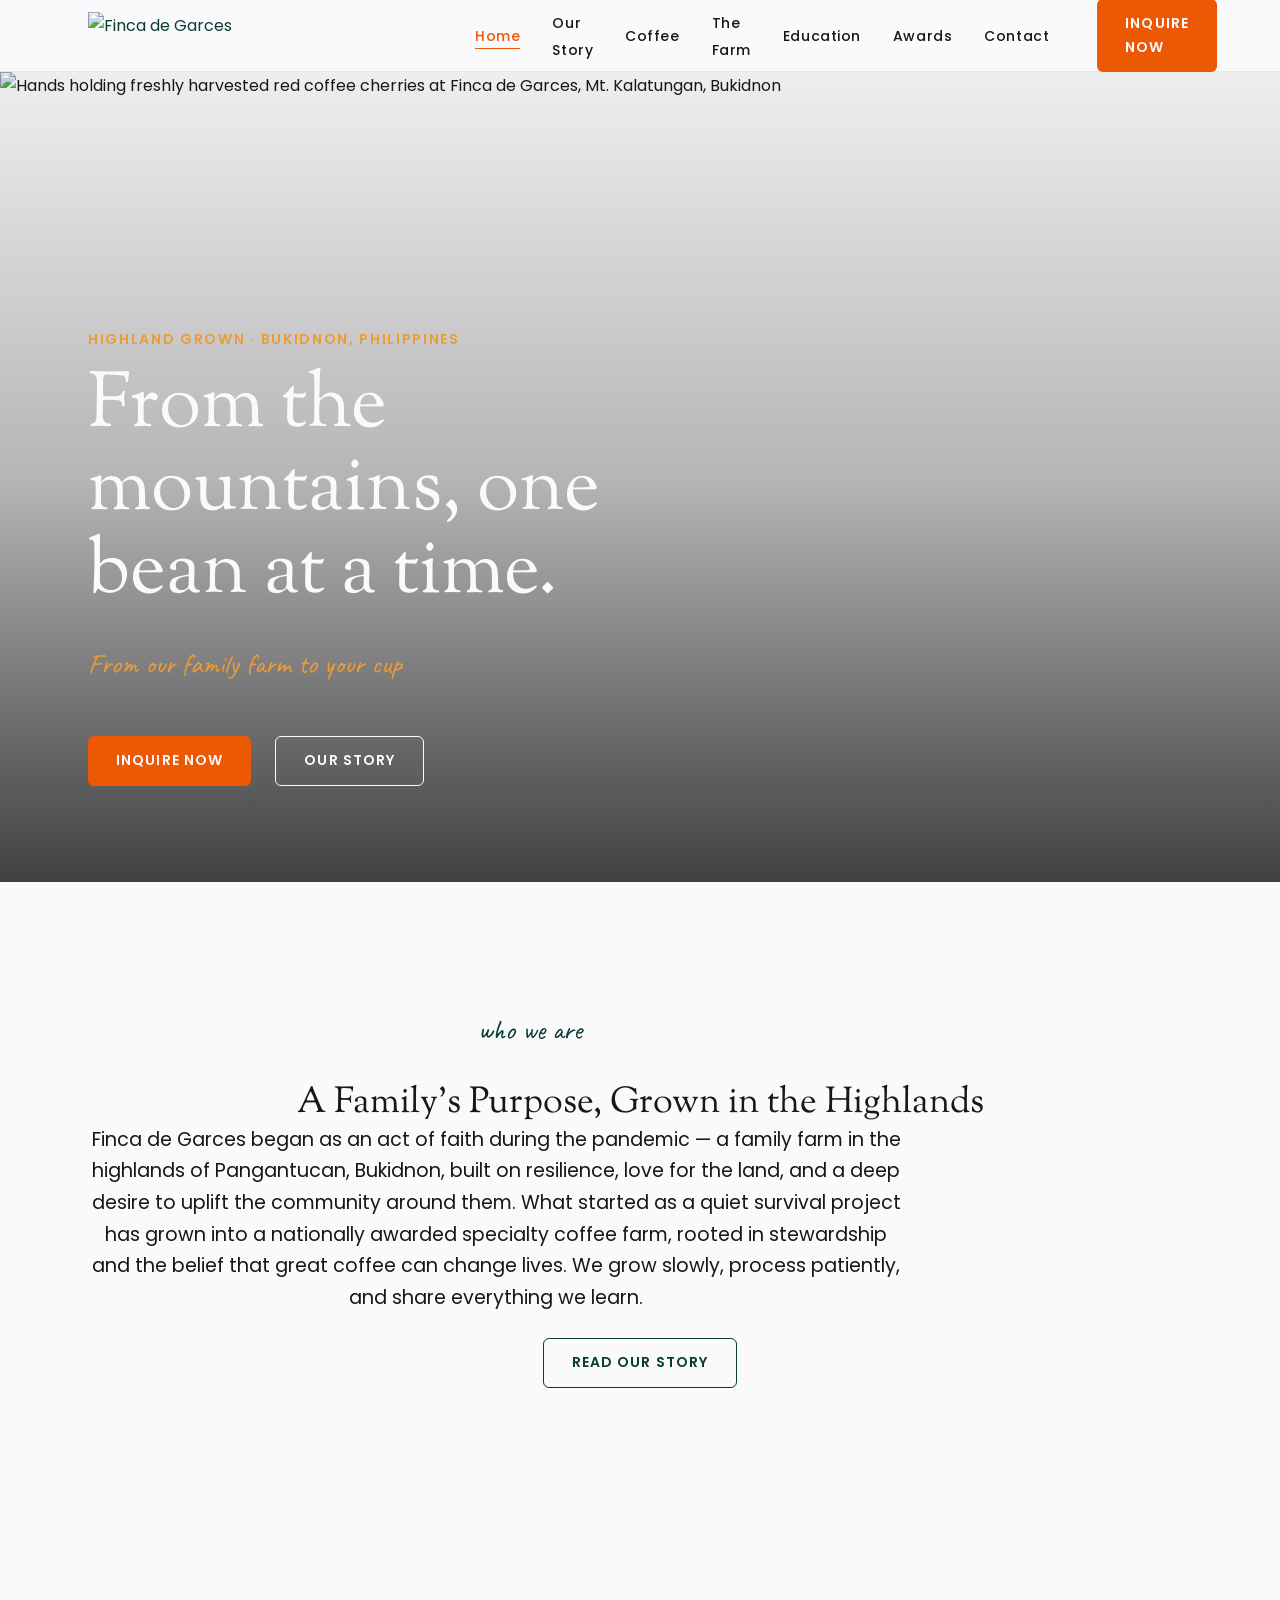
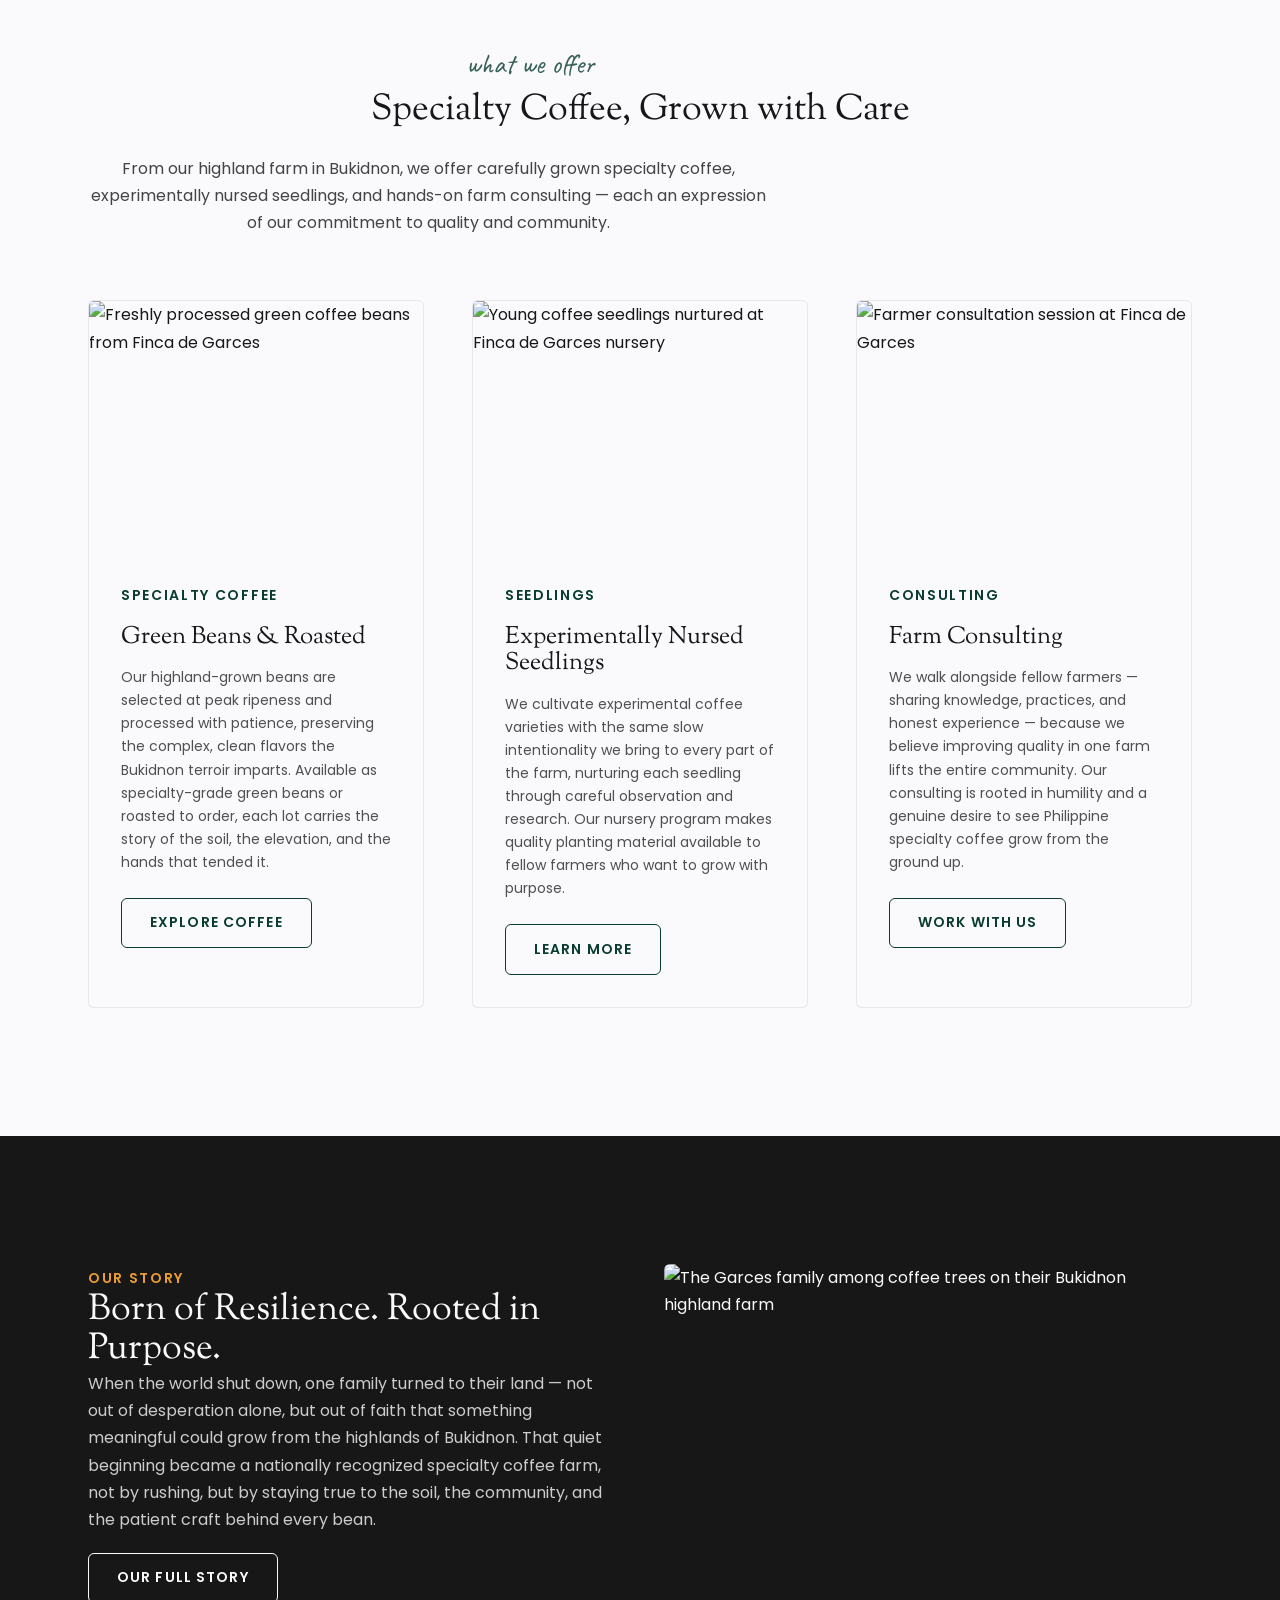
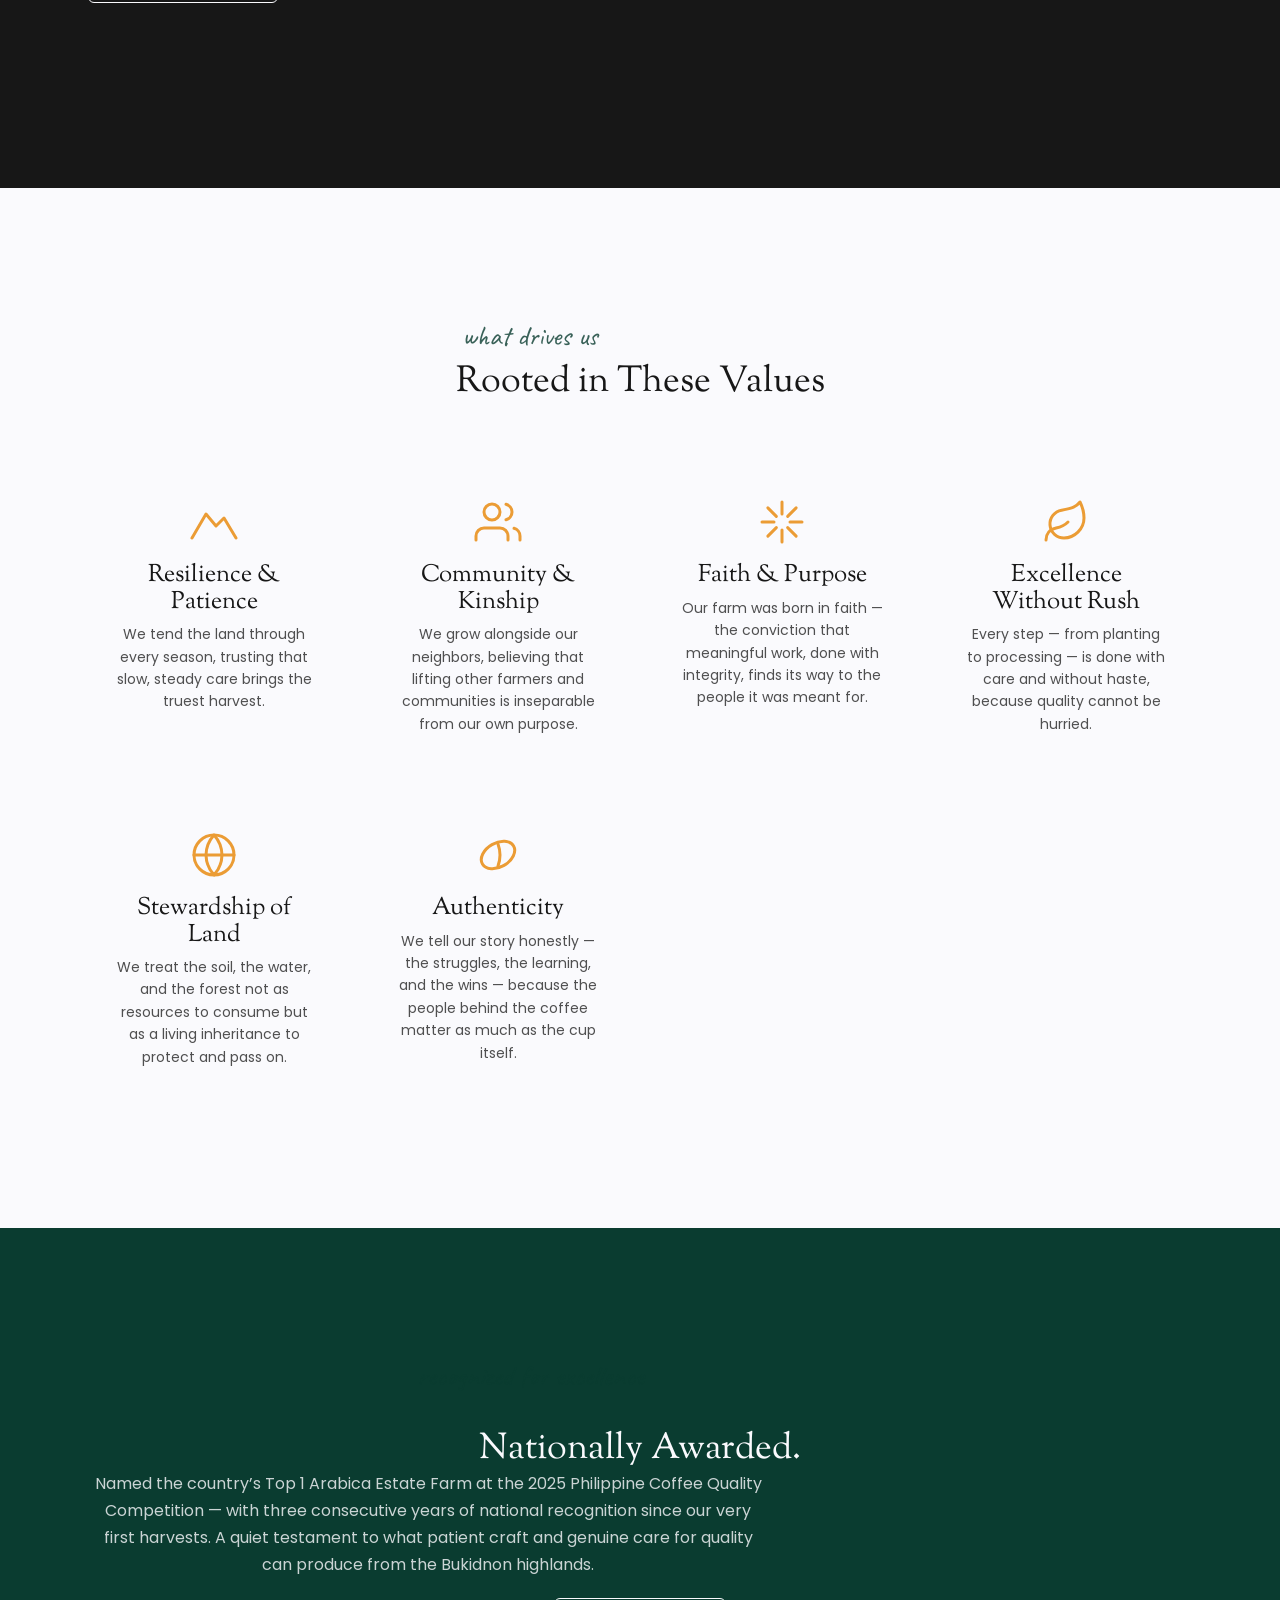
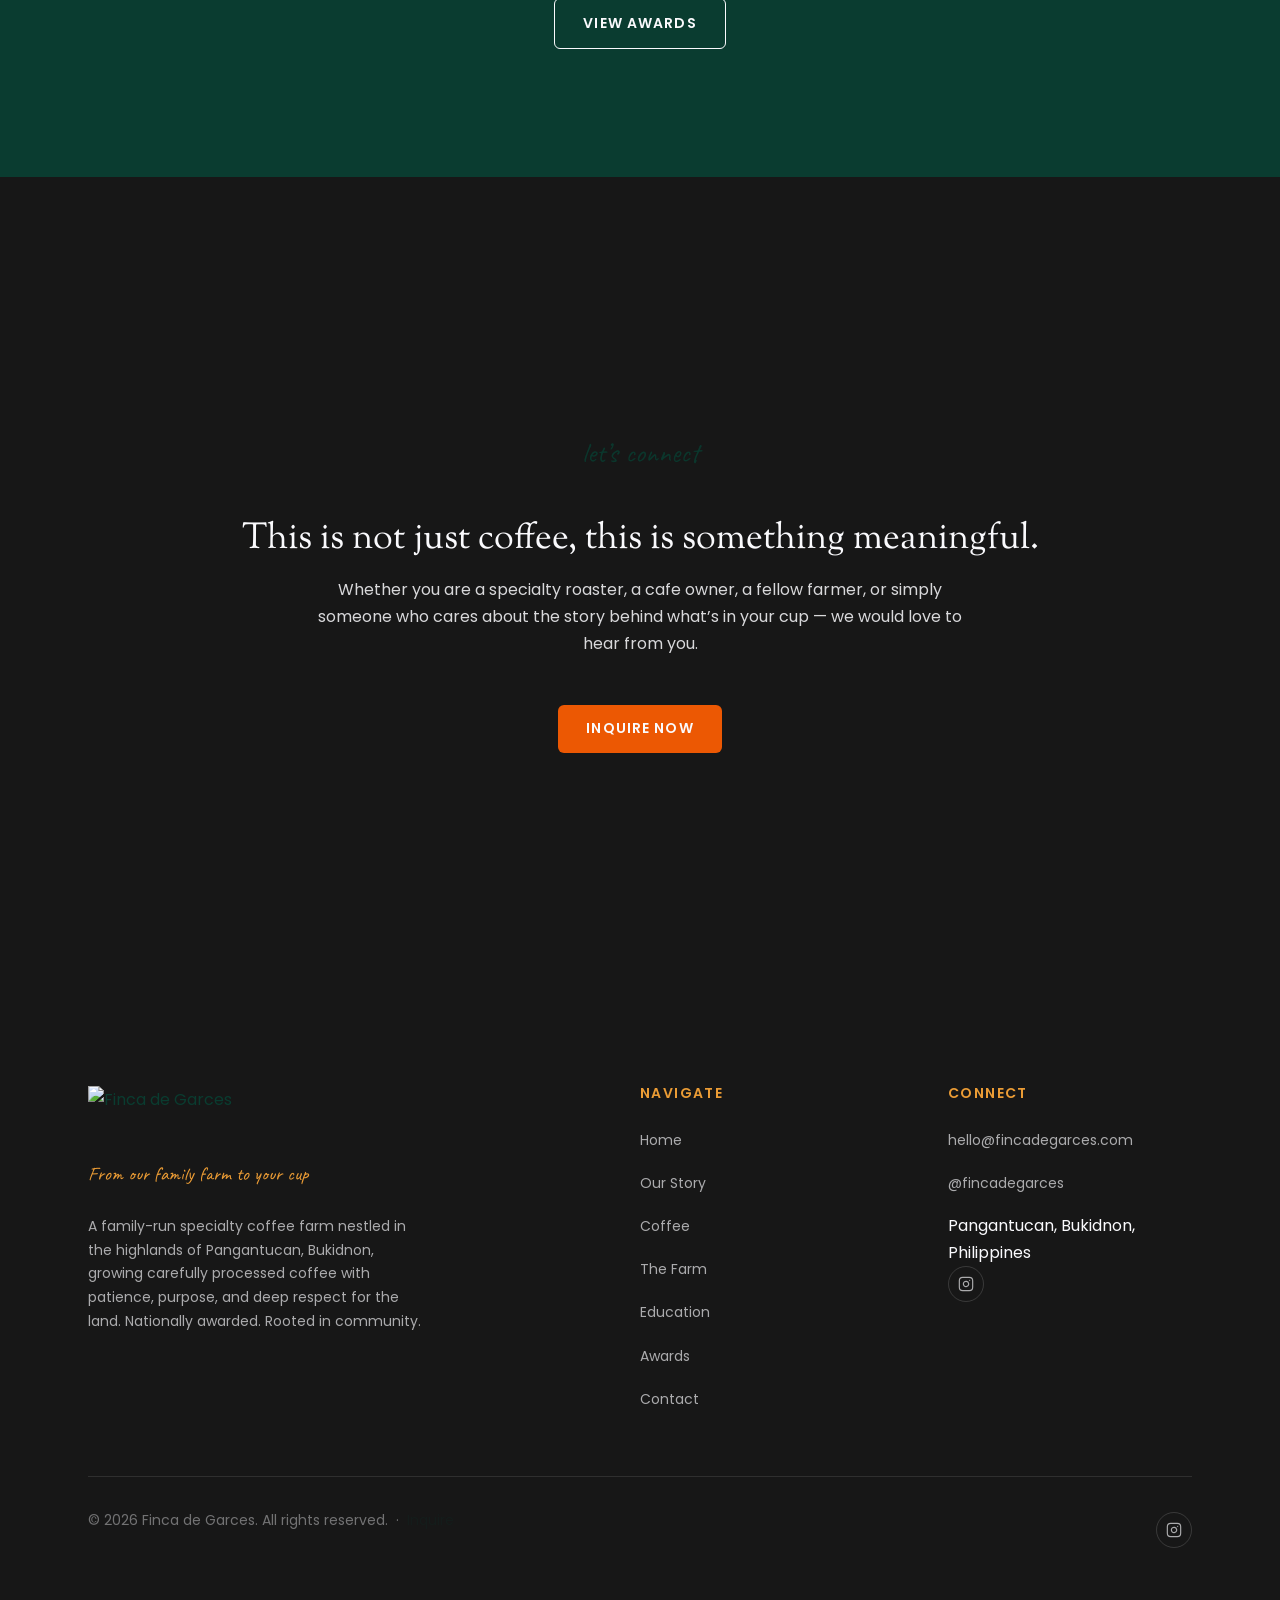
==== index.html @ 057bc9a2 "Site code: HTML, CSS, JS, config Co-Authored-By: Claude Opus 4.8 (1M context) <noreply@anthropic.com" ====
<!DOCTYPE html>
<html lang="en">
<head>
  <meta charset="UTF-8">
  <meta name="viewport" content="width=device-width, initial-scale=1.0">
  <meta http-equiv="X-UA-Compatible" content="IE=edge">
  <title>Finca de Garces — Highland Specialty Coffee, Bukidnon Philippines</title>
  <meta name="description" content="Nationally awarded family coffee farm in Pangantucan, Bukidnon — Top 1 Arabica Estate Farm at the 2025 Philippine Coffee Quality Competition. Highland green beans, roasted, and seedlings. Inquire with us.">

  <!-- Favicons -->
  <link rel="icon" href="favicon.ico" sizes="any">
  <link rel="icon" type="image/png" sizes="32x32" href="favicon-32.png">
  <link rel="icon" type="image/png" sizes="16x16" href="favicon-16.png">
  <link rel="apple-touch-icon" href="apple-touch-icon.png">

  <!-- Open Graph -->
  <meta property="og:title" content="Finca de Garces — Highland Specialty Coffee, Bukidnon Philippines">
  <meta property="og:description" content="Nationally awarded family coffee farm in Pangantucan, Bukidnon — Top 1 Arabica Estate Farm at the 2025 Philippine Coffee Quality Competition. Highland green beans, roasted, and seedlings. Inquire with us.">
  <meta property="og:type" content="website">
  <meta property="og:url" content="https://fincadegarces.com/">
  <meta property="og:image" content="https://fincadegarces.com/assets/img/og-cover.jpg">
  <meta property="og:image:width" content="1200">
  <meta property="og:image:height" content="630">

  <!-- Twitter Card -->
  <meta name="twitter:card" content="summary_large_image">
  <meta name="twitter:title" content="Finca de Garces — Highland Specialty Coffee, Bukidnon Philippines">
  <meta name="twitter:description" content="Nationally awarded family coffee farm in Pangantucan, Bukidnon — Top 1 Arabica Estate Farm at the 2025 Philippine Coffee Quality Competition. Highland green beans, roasted, and seedlings. Inquire with us.">
  <meta name="twitter:image" content="https://fincadegarces.com/assets/img/og-cover.jpg">

  <!-- Canonical -->
  <link rel="canonical" href="https://fincadegarces.com/">

  <!-- JSON-LD Organization Schema -->
  <script type="application/ld+json">
  {
    "@context": "https://schema.org",
    "@type": ["LocalBusiness", "CoffeeShop"],
    "name": "Finca de Garces",
    "url": "https://fincadegarces.com/",
    "sameAs": [
      "https://instagram.com/fincadegarces"
    ],
    "address": {
      "@type": "PostalAddress",
      "addressLocality": "New Eden, Pangantucan",
      "addressRegion": "Bukidnon",
      "addressCountry": "Philippines"
    },
    "foundingDate": "2020",
    "description": "Family-run specialty coffee farm in Pangantucan, Bukidnon, Philippines. Highland grown, carefully processed specialty coffee — green beans, roasted, and seedlings.",
    "image": "https://fincadegarces.com/assets/img/og-cover.jpg",
    "award": [
      "Top 1 Arabica Estate Farm — 2025 Philippine Coffee Quality Competition",
      "Best Arabica & Best Natural Processed Arabica — 2023 Philippine Coffee Quality Competition"
    ]
  }
  </script>

  <!-- Google Fonts preconnect -->
  <link rel="preconnect" href="https://fonts.googleapis.com">
  <link rel="preconnect" href="https://fonts.gstatic.com" crossorigin>

  <!-- Stylesheet (Google Fonts imported within) -->
  <link rel="stylesheet" href="css/styles.css">
</head>
<body>

  <!-- ── HEADER ──────────────────────────────────────────────────────────── -->
  <header class="site-header" role="banner">
    <div class="container">

      <!-- Logo -->
      <a href="index.html" class="site-logo" aria-label="Finca de Garces — return to home">
        <img src="assets/logo/logo-horizontal-roast.png" alt="Finca de Garces" width="855" height="106">
      </a>

      <!-- Primary navigation -->
      <nav class="site-nav" id="site-nav" aria-label="Primary navigation">
        <ul class="site-nav__list" role="list">
          <li><a href="index.html" class="site-nav__link active" aria-current="page">Home</a></li>
          <li><a href="our-story.html" class="site-nav__link">Our Story</a></li>
          <li><a href="coffee.html" class="site-nav__link">Coffee</a></li>
          <li><a href="farm.html" class="site-nav__link">The Farm</a></li>
          <li><a href="education.html" class="site-nav__link">Education</a></li>
          <li><a href="awards.html" class="site-nav__link">Awards</a></li>
          <li><a href="contact.html" class="site-nav__link">Contact</a></li>
        </ul>
        <a href="contact.html" class="btn btn--primary">Inquire Now</a>
      </nav>

      <!-- Mobile hamburger toggle -->
      <button
        class="nav-toggle"
        type="button"
        aria-expanded="false"
        aria-controls="site-nav"
        aria-label="Toggle navigation menu"
      >
        <span class="nav-toggle__bar"></span>
        <span class="nav-toggle__bar"></span>
        <span class="nav-toggle__bar"></span>
      </button>

    </div>

    <!-- Mobile nav overlay -->
    <div class="nav-overlay" id="nav-overlay" aria-hidden="true"></div>
  </header>

  <!-- ── MAIN CONTENT ────────────────────────────────────────────────────── -->
  <main id="main-content">

    <!-- ── SECTION 1: HERO ───────────────────────────────────────────────── -->
    <section class="hero" aria-labelledby="hero-heading">

      <!-- Hero media — full-bleed background image -->
      <div class="hero__media">
        <picture>
          <source srcset="assets/img/hero-cherries-hands.webp" type="image/webp">
          <img src="assets/img/hero-cherries-hands.jpg" alt="Hands holding freshly harvested red coffee cherries at Finca de Garces, Mt. Kalatungan, Bukidnon" width="1844" height="1229" fetchpriority="high" decoding="async">
        </picture>
      </div>

      <!-- Gradient scrim for text legibility -->
      <div class="hero__scrim" aria-hidden="true"></div>

      <!-- Hero text content -->
      <div class="hero__content">
        <p class="text-eyebrow hero__eyebrow">Highland Grown &middot; Bukidnon, Philippines</p>
        <h1 class="hero__title" id="hero-heading">From the mountains, one bean at a time.</h1>
        <p class="hero__tagline">From our family farm to your cup</p>
        <div class="hero__cta">
          <a href="contact.html" class="btn btn--primary">Inquire Now</a>
          <a href="our-story.html" class="btn btn--ghost-light">Our Story</a>
        </div>
      </div>

    </section>

    <!-- ── SECTION 2: INTRO / WHO WE ARE ─────────────────────────────────── -->
    <section class="section" aria-labelledby="intro-heading">
      <div class="container">
        <div class="text-center reveal">
          <p class="text-script">who we are</p>
          <h2 id="intro-heading">A Family&rsquo;s Purpose, Grown in the Highlands</h2>
          <p class="text-lead">
            Finca de Garces began as an act of faith during the pandemic&nbsp;&mdash; a family farm in the highlands of Pangantucan, Bukidnon, built on resilience, love for the land, and a deep desire to uplift the community around them. What started as a quiet survival project has grown into a nationally awarded specialty coffee farm, rooted in stewardship and the belief that great coffee can change lives. We grow slowly, process patiently, and share everything we learn.
          </p>
          <a href="our-story.html" class="btn btn--ghost">Read Our Story</a>
        </div>
      </div>
    </section>

    <!-- ── SECTION 3: WHAT WE OFFER ──────────────────────────────────────── -->
    <section class="section" aria-labelledby="offerings-heading">
      <div class="container">

        <div class="section-header text-center reveal">
          <p class="text-script">what we offer</p>
          <h2 id="offerings-heading">Specialty Coffee, Grown with Care</h2>
          <p>
            From our highland farm in Bukidnon, we offer carefully grown specialty coffee, experimentally nursed seedlings, and hands-on farm consulting&nbsp;&mdash; each an expression of our commitment to quality and community.
          </p>
        </div>

        <div class="grid grid--3">

          <!-- Card 1: Green Beans & Roasted -->
          <article class="card reveal">
            <div class="card__media">
              <picture>
                <source srcset="assets/img/green-beans-sorting.webp" type="image/webp">
                <img src="assets/img/green-beans-sorting.jpg" alt="Freshly processed green coffee beans from Finca de Garces" width="900" height="600" loading="lazy" decoding="async">
              </picture>
            </div>
            <div class="card__body">
              <span class="text-eyebrow card__eyebrow">Specialty Coffee</span>
              <h3 class="card__title">Green Beans &amp; Roasted</h3>
              <p class="card__text">
                Our highland-grown beans are selected at peak ripeness and processed with patience, preserving the complex, clean flavors the Bukidnon terroir imparts. Available as specialty-grade green beans or roasted to order, each lot carries the story of the soil, the elevation, and the hands that tended it.
              </p>
              <a href="coffee.html" class="btn btn--ghost">Explore Coffee</a>
            </div>
          </article>

          <!-- Card 2: Seedlings -->
          <article class="card reveal reveal--delay-1">
            <div class="card__media">
              <picture>
                <source srcset="assets/img/seedling-nursery.webp" type="image/webp">
                <img src="assets/img/seedling-nursery.jpg" alt="Young coffee seedlings nurtured at Finca de Garces nursery" width="1280" height="853" loading="lazy" decoding="async">
              </picture>
            </div>
            <div class="card__body">
              <span class="text-eyebrow card__eyebrow">Seedlings</span>
              <h3 class="card__title">Experimentally Nursed Seedlings</h3>
              <p class="card__text">
                We cultivate experimental coffee varieties with the same slow intentionality we bring to every part of the farm, nurturing each seedling through careful observation and research. Our nursery program makes quality planting material available to fellow farmers who want to grow with purpose.
              </p>
              <a href="coffee.html#seedlings" class="btn btn--ghost">Learn More</a>
            </div>
          </article>

          <!-- Card 3: Farm Consulting -->
          <article class="card reveal reveal--delay-2">
            <div class="card__media">
              <picture>
                <source srcset="assets/img/farmer-training.webp" type="image/webp">
                <img src="assets/img/farmer-training.jpg" alt="Farmer consultation session at Finca de Garces" width="1280" height="853" loading="lazy" decoding="async">
              </picture>
            </div>
            <div class="card__body">
              <span class="text-eyebrow card__eyebrow">Consulting</span>
              <h3 class="card__title">Farm Consulting</h3>
              <p class="card__text">
                We walk alongside fellow farmers&nbsp;&mdash; sharing knowledge, practices, and honest experience&nbsp;&mdash; because we believe improving quality in one farm lifts the entire community. Our consulting is rooted in humility and a genuine desire to see Philippine specialty coffee grow from the ground up.
              </p>
              <a href="education.html" class="btn btn--ghost">Work With Us</a>
            </div>
          </article>

        </div><!-- /.grid.grid--3 -->
      </div><!-- /.container -->
    </section>

    <!-- ── SECTION 4: STORY TEASER ────────────────────────────────────────── -->
    <section class="section section--inverse" aria-labelledby="story-teaser-heading">
      <div class="container">
        <div class="grid grid--2">

          <!-- Left: Text -->
          <div class="reveal">
            <span class="text-eyebrow">Our Story</span>
            <h2 id="story-teaser-heading">Born of Resilience. Rooted in Purpose.</h2>
            <p style="opacity: 0.8;">
              When the world shut down, one family turned to their land&nbsp;&mdash; not out of desperation alone, but out of faith that something meaningful could grow from the highlands of Bukidnon. That quiet beginning became a nationally recognized specialty coffee farm, not by rushing, but by staying true to the soil, the community, and the patient craft behind every bean.
            </p>
            <a href="our-story.html" class="btn btn--ghost-light">Our Full Story</a>
          </div>

          <!-- Right: Image -->
          <div class="reveal reveal--delay-1">
            <div class="story-img">
              <picture>
                <source srcset="assets/img/farmers-walking.webp" type="image/webp">
                <img src="assets/img/farmers-walking.jpg" alt="The Garces family among coffee trees on their Bukidnon highland farm" width="1280" height="853" loading="lazy" decoding="async">
              </picture>
            </div>
          </div>

        </div><!-- /.grid.grid--2 -->
      </div><!-- /.container -->
    </section>

    <!-- ── SECTION 5: VALUES STRIP ────────────────────────────────────────── -->
    <section class="section" aria-labelledby="values-heading">
      <div class="container">

        <div class="section-header text-center reveal">
          <p class="text-script">what drives us</p>
          <h2 id="values-heading">Rooted in These Values</h2>
        </div>

        <div class="values-grid">

          <!-- Value 1: Resilience & Patience -->
          <div class="value-item reveal">
            <div class="value-item__icon" aria-hidden="true">
              <svg
                xmlns="http://www.w3.org/2000/svg"
                viewBox="0 0 24 24"
                width="48"
                height="48"
                fill="none"
                stroke="currentColor"
                stroke-width="1.5"
                stroke-linecap="round"
                stroke-linejoin="round"
              >
                <!-- Mountain silhouette -->
                <polyline points="1 20 8 8 13 14 17 10 23 20"></polyline>
              </svg>
            </div>
            <h3 class="value-item__name">Resilience &amp; Patience</h3>
            <p class="value-item__desc">We tend the land through every season, trusting that slow, steady care brings the truest harvest.</p>
          </div>

          <!-- Value 2: Community & Kinship -->
          <div class="value-item reveal reveal--delay-1">
            <div class="value-item__icon" aria-hidden="true">
              <svg
                xmlns="http://www.w3.org/2000/svg"
                viewBox="0 0 24 24"
                width="48"
                height="48"
                fill="none"
                stroke="currentColor"
                stroke-width="1.5"
                stroke-linecap="round"
                stroke-linejoin="round"
              >
                <!-- Two hands / people together -->
                <path d="M17 21v-2a4 4 0 0 0-4-4H5a4 4 0 0 0-4 4v2"></path>
                <circle cx="9" cy="7" r="4"></circle>
                <path d="M23 21v-2a4 4 0 0 0-3-3.87"></path>
                <path d="M16 3.13a4 4 0 0 1 0 7.75"></path>
              </svg>
            </div>
            <h3 class="value-item__name">Community &amp; Kinship</h3>
            <p class="value-item__desc">We grow alongside our neighbors, believing that lifting other farmers and communities is inseparable from our own purpose.</p>
          </div>

          <!-- Value 3: Faith & Purpose -->
          <div class="value-item reveal reveal--delay-2">
            <div class="value-item__icon" aria-hidden="true">
              <svg
                xmlns="http://www.w3.org/2000/svg"
                viewBox="0 0 24 24"
                width="48"
                height="48"
                fill="none"
                stroke="currentColor"
                stroke-width="1.5"
                stroke-linecap="round"
                stroke-linejoin="round"
              >
                <!-- Seed sprouting / star shape -->
                <path d="M12 2v6"></path>
                <path d="M12 22v-6"></path>
                <path d="M4.93 4.93l4.24 4.24"></path>
                <path d="M19.07 19.07l-4.24-4.24"></path>
                <path d="M2 12h6"></path>
                <path d="M22 12h-6"></path>
                <path d="M4.93 19.07l4.24-4.24"></path>
                <path d="M19.07 4.93l-4.24 4.24"></path>
              </svg>
            </div>
            <h3 class="value-item__name">Faith &amp; Purpose</h3>
            <p class="value-item__desc">Our farm was born in faith&nbsp;&mdash; the conviction that meaningful work, done with integrity, finds its way to the people it was meant for.</p>
          </div>

          <!-- Value 4: Excellence Without Rush -->
          <div class="value-item reveal reveal--delay-3">
            <div class="value-item__icon" aria-hidden="true">
              <svg
                xmlns="http://www.w3.org/2000/svg"
                viewBox="0 0 24 24"
                width="48"
                height="48"
                fill="none"
                stroke="currentColor"
                stroke-width="1.5"
                stroke-linecap="round"
                stroke-linejoin="round"
              >
                <!-- Leaf shape -->
                <path d="M11 20A7 7 0 0 1 9.8 6.1C15.5 5 17 4.48 19 2c1 2 2 4.18 2 8 0 5.5-4.78 10-10 10z"></path>
                <path d="M2 21c0-3 1.85-5.36 5.08-6C9.5 14.52 12 13 13 12"></path>
              </svg>
            </div>
            <h3 class="value-item__name">Excellence Without Rush</h3>
            <p class="value-item__desc">Every step&nbsp;&mdash; from planting to processing&nbsp;&mdash; is done with care and without haste, because quality cannot be hurried.</p>
          </div>

          <!-- Value 5: Stewardship of Land -->
          <div class="value-item reveal reveal--delay-1">
            <div class="value-item__icon" aria-hidden="true">
              <svg
                xmlns="http://www.w3.org/2000/svg"
                viewBox="0 0 24 24"
                width="48"
                height="48"
                fill="none"
                stroke="currentColor"
                stroke-width="1.5"
                stroke-linecap="round"
                stroke-linejoin="round"
              >
                <!-- Globe / earth terrain -->
                <circle cx="12" cy="12" r="10"></circle>
                <path d="M2 12h20"></path>
                <path d="M12 2a15.3 15.3 0 0 1 4 10 15.3 15.3 0 0 1-4 10 15.3 15.3 0 0 1-4-10 15.3 15.3 0 0 1 4-10z"></path>
              </svg>
            </div>
            <h3 class="value-item__name">Stewardship of Land</h3>
            <p class="value-item__desc">We treat the soil, the water, and the forest not as resources to consume but as a living inheritance to protect and pass on.</p>
          </div>

          <!-- Value 6: Authenticity -->
          <div class="value-item reveal reveal--delay-2">
            <div class="value-item__icon" aria-hidden="true">
              <svg
                xmlns="http://www.w3.org/2000/svg"
                viewBox="0 0 24 24"
                width="48"
                height="48"
                fill="none"
                stroke="currentColor"
                stroke-width="1.5"
                stroke-linecap="round"
                stroke-linejoin="round"
              >
                <!-- Coffee bean / oval circle with center line -->
                <ellipse cx="12" cy="12" rx="9" ry="6" transform="rotate(-30 12 12)"></ellipse>
                <path d="M12 6.5 Q14 12 12 17.5" stroke-width="1.5"></path>
              </svg>
            </div>
            <h3 class="value-item__name">Authenticity</h3>
            <p class="value-item__desc">We tell our story honestly&nbsp;&mdash; the struggles, the learning, and the wins&nbsp;&mdash; because the people behind the coffee matter as much as the cup itself.</p>
          </div>

        </div><!-- /.values-grid -->
      </div><!-- /.container -->
    </section>

    <!-- ── SECTION 6: AWARDS TEASER ───────────────────────────────────────── -->
    <section class="section section--canopy" aria-labelledby="awards-heading">
      <div class="container text-center reveal">
        <p class="text-script">recognized for excellence</p>
        <h2 id="awards-heading">Nationally Awarded.</h2>
        <p style="opacity: 0.8;">
          Named the country&rsquo;s Top 1 Arabica Estate Farm at the 2025 Philippine Coffee Quality Competition &mdash; with three consecutive years of national recognition since our very first harvests. A quiet testament to what patient craft and genuine care for quality can produce from the Bukidnon highlands.
        </p>
        <a href="awards.html" class="btn btn--ghost-light">View Awards</a>
      </div>
    </section>

    <!-- ── SECTION 7: CLOSING CTA BAND ───────────────────────────────────── -->
    <section class="section section--inverse" aria-labelledby="cta-heading">
      <div class="container cta-band">
        <p class="text-script">let&rsquo;s connect</p>
        <h2 id="cta-heading">This is not just coffee, this is something meaningful.</h2>
        <p>
          Whether you are a specialty roaster, a cafe owner, a fellow farmer, or simply someone who cares about the story behind what&rsquo;s in your cup&nbsp;&mdash; we would love to hear from you.
        </p>
        <a href="contact.html" class="btn btn--primary">Inquire Now</a>
      </div>
    </section>

  </main><!-- /#main-content -->

  <!-- ── FOOTER ──────────────────────────────────────────────────────────── -->
  <footer class="site-footer" role="contentinfo">
    <div class="container">

      <div class="site-footer__grid">

        <!-- Col 1: Brand -->
        <div class="site-footer__brand">
          <a href="index.html" class="site-logo" aria-label="Finca de Garces — return to home">
            <img src="assets/logo/logo-horizontal-cream.png" alt="Finca de Garces" width="855" height="106">
          </a>
          <p class="site-footer__tagline">From our family farm to your cup</p>
          <p class="site-footer__desc">
            A family-run specialty coffee farm nestled in the highlands of Pangantucan, Bukidnon, growing carefully processed coffee with patience, purpose, and deep respect for the land. Nationally awarded. Rooted in community.
          </p>
        </div>

        <!-- Col 2: Navigate -->
        <div class="site-footer__col">
          <h4>Navigate</h4>
          <ul class="site-footer__links" role="list">
            <li><a href="index.html">Home</a></li>
            <li><a href="our-story.html">Our Story</a></li>
            <li><a href="coffee.html">Coffee</a></li>
            <li><a href="farm.html">The Farm</a></li>
            <li><a href="education.html">Education</a></li>
            <li><a href="awards.html">Awards</a></li>
            <li><a href="contact.html">Contact</a></li>
          </ul>
        </div>

        <!-- Col 3: Connect -->
        <div class="site-footer__col">
          <h4>Connect</h4>
          <ul class="site-footer__links" role="list">
            <li>
              <!-- TODO: add email address -->
              <a href="mailto:hello@fincadegarces.com" aria-label="Email Finca de Garces">
                <!-- TODO: add email -->
                hello@fincadegarces.com
              </a>
            </li>
            <li>
              <a
                href="https://instagram.com/fincadegarces"
                target="_blank"
                rel="noopener noreferrer"
                aria-label="Follow @fincadegarces on Instagram"
              >
                @fincadegarces
              </a>
            </li>
            <li>
              <span>Pangantucan, Bukidnon, Philippines</span>
            </li>
          </ul>

          <!-- Social links -->
          <nav class="social-links" aria-label="Social media links">
            <a
              href="https://instagram.com/fincadegarces"
              target="_blank"
              rel="noopener noreferrer"
              aria-label="Follow @fincadegarces on Instagram"
            >
              <!-- Instagram SVG icon -->
              <svg
                xmlns="http://www.w3.org/2000/svg"
                viewBox="0 0 24 24"
                width="16"
                height="16"
                fill="none"
                stroke="currentColor"
                stroke-width="1.75"
                stroke-linecap="round"
                stroke-linejoin="round"
                aria-hidden="true"
                focusable="false"
              >
                <rect x="2" y="2" width="20" height="20" rx="5" ry="5"></rect>
                <path d="M16 11.37A4 4 0 1 1 12.63 8 4 4 0 0 1 16 11.37z"></path>
                <line x1="17.5" y1="6.5" x2="17.51" y2="6.5"></line>
              </svg>
            </a>
          </nav>
        </div>

      </div><!-- /.site-footer__grid -->

      <!-- Footer bottom row -->
      <div class="site-footer__bottom">
        <p class="site-footer__legal">
          &copy; 2026 Finca de Garces. All rights reserved.
          &nbsp;&middot;&nbsp;
          <a href="contact.html" class="site-footer__legal">Inquire</a>
        </p>

        <!-- Social links repeated in bottom row -->
        <nav class="social-links" aria-label="Social media links footer">
          <a
            href="https://instagram.com/fincadegarces"
            target="_blank"
            rel="noopener noreferrer"
            aria-label="Follow @fincadegarces on Instagram"
          >
            <svg
              xmlns="http://www.w3.org/2000/svg"
              viewBox="0 0 24 24"
              width="16"
              height="16"
              fill="none"
              stroke="currentColor"
              stroke-width="1.75"
              stroke-linecap="round"
              stroke-linejoin="round"
              aria-hidden="true"
              focusable="false"
            >
              <rect x="2" y="2" width="20" height="20" rx="5" ry="5"></rect>
              <path d="M16 11.37A4 4 0 1 1 12.63 8 4 4 0 0 1 16 11.37z"></path>
              <line x1="17.5" y1="6.5" x2="17.51" y2="6.5"></line>
            </svg>
          </a>
        </nav>
      </div><!-- /.site-footer__bottom -->

    </div><!-- /.container -->
  </footer>

  <script src="js/main.js" defer></script>
</body>
</html>
---- css/styles.css ----
/* ── 1. GOOGLE FONTS ─────────────────────────────────────────────────────── */
@import url('https://fonts.googleapis.com/css2?family=Sorts+Mill+Goudy:ital@0;1&family=Caveat:wght@400;700&family=Poppins:wght@400;500;600;700&display=swap');

/* ── 2. CUSTOM PROPERTIES ────────────────────────────────────────────────── */
:root {
  /* Color tokens */
  --color-roast:   #171717;
  --color-cream:   #FAFAFD;
  --color-canopy:  #0A3C30;
  --color-field:   #346233;
  --color-sienna:  #BD3010;
  --color-clay:    #EC5803;
  --color-gold:    #EB9C35;

  /* Semantic */
  --bg:            var(--color-cream);
  --bg-inverse:    var(--color-roast);
  --text:          var(--color-roast);
  --text-inverse:  var(--color-cream);
  --accent:        var(--color-canopy);
  --accent-warm:   var(--color-clay);
  --accent-gold:   var(--color-gold);

  /* Fonts */
  --font-display: "Sorts Mill Goudy", "EB Garamond", Georgia, serif;
  --font-script:  "Caveat", cursive;
  --font-body:    "Poppins", system-ui, sans-serif;

  /* Fluid type scale */
  --fs-hero:   clamp(2.5rem, 6vw, 5rem);
  --fs-h1:     clamp(2rem, 4.5vw, 3.5rem);
  --fs-h2:     clamp(1.5rem, 3vw, 2.25rem);
  --fs-h3:     clamp(1.25rem, 2vw, 1.5rem);
  --fs-body:   clamp(1rem, 1.1vw, 1.125rem);
  --fs-small:  0.875rem;

  /* Spacing scale */
  --space-1: 0.25rem;
  --space-2: 0.5rem;
  --space-3: 1rem;
  --space-4: 1.5rem;
  --space-5: 2rem;
  --space-6: 3rem;
  --space-7: 4rem;
  --space-8: 6rem;

  /* Layout */
  --container-max:   1200px;
  --text-measure:    68ch;
  --section-pad:     clamp(4rem, 10vw, 9rem);
  --radius-card:     6px;
  --transition-base: 350ms ease-out;
  --transition-slow: 600ms ease-out;

  /* Header */
  --header-height: 72px;
}

/* ── 3. RESET / BASE ─────────────────────────────────────────────────────── */
*, *::before, *::after {
  box-sizing: border-box;
  margin: 0;
  padding: 0;
}

html {
  scroll-behavior: smooth;
  font-size: 100%;
}

body {
  font-family: var(--font-body);
  background: var(--bg);
  color: var(--text);
  line-height: 1.7;
  font-size: var(--fs-body);
  -webkit-font-smoothing: antialiased;
}

img {
  max-width: 100%;
  height: auto;
  display: block;
}

a {
  color: var(--accent);
  text-decoration: none;
  transition: color var(--transition-base);
}

a:hover {
  color: var(--accent-warm);
}

ul, ol {
  list-style: none;
}

button {
  cursor: pointer;
  border: none;
  background: none;
  font-family: inherit;
}

/* ── 4. ACCESSIBILITY ────────────────────────────────────────────────────── */
:focus-visible {
  outline: 3px solid var(--accent-warm);
  outline-offset: 3px;
  border-radius: 2px;
}

:focus:not(:focus-visible) {
  outline: none;
}

.sr-only {
  position: absolute;
  width: 1px;
  height: 1px;
  overflow: hidden;
  clip: rect(0, 0, 0, 0);
  white-space: nowrap;
}

@media (prefers-reduced-motion: reduce) {
  *, *::before, *::after {
    animation-duration: 0.01ms !important;
    animation-iteration-count: 1 !important;
    transition-duration: 0.01ms !important;
  }
  html {
    scroll-behavior: auto;
  }
}

/* ── 5. TYPOGRAPHY ───────────────────────────────────────────────────────── */
h1, h2, h3, h4 {
  font-family: var(--font-display);
  line-height: 1.1;
  color: var(--text);
  font-weight: 400;
}

h1 { font-size: var(--fs-h1); }
h2 { font-size: var(--fs-h2); }
h3 { font-size: var(--fs-h3); }

p {
  max-width: var(--text-measure);
  line-height: 1.7;
  margin-bottom: 1.25em;
}

p:last-child {
  margin-bottom: 0;
}

.text-display {
  font-family: var(--font-display);
  font-size: var(--fs-hero);
  line-height: 1.08;
}

.text-script {
  font-family: var(--font-script);
  font-size: clamp(1.25rem, 2.5vw, 1.75rem);
  color: var(--accent);
  line-height: 1.4;
}

.text-eyebrow {
  font-family: var(--font-body);
  font-size: var(--fs-small);
  font-weight: 600;
  letter-spacing: 0.12em;
  text-transform: uppercase;
  color: var(--accent);
}

.text-lead {
  font-size: clamp(1.1rem, 1.5vw, 1.3rem);
  line-height: 1.65;
  font-weight: 400;
}

/* Smaller lead — used in offering section sub-intros */
.text-lead-sm {
  font-size: clamp(1rem, 1.2vw, 1.15rem);
  line-height: 1.6;
  font-weight: 500;
  color: var(--color-canopy);
}

/* Constrain a block of text to the comfortable reading measure */
.text-measure {
  margin-inline: auto;
  max-width: var(--text-measure);
}

.pull-quote {
  font-family: var(--font-display);
  font-size: clamp(1.4rem, 2.5vw, 2rem);
  line-height: 1.25;
  color: var(--color-canopy);
  border-left: 3px solid var(--color-gold);
  padding-left: var(--space-5);
  margin: var(--space-7) 0;
}

/* ── 6. LAYOUT UTILITIES ─────────────────────────────────────────────────── */
.container {
  width: 100%;
  max-width: var(--container-max);
  margin-inline: auto;
  padding-inline: clamp(1.25rem, 5vw, 3rem);
}

.section {
  padding-block: var(--section-pad);
}

.section--inverse {
  background: var(--bg-inverse);
  color: var(--text-inverse);
}

.section--inverse h1,
.section--inverse h2,
.section--inverse h3,
.section--inverse .text-eyebrow {
  color: var(--text-inverse);
}

.section--inverse .text-eyebrow {
  color: var(--color-gold);
}

.section--inverse .pull-quote {
  color: var(--color-cream);
  border-color: var(--color-gold);
}

.section--canopy {
  background: var(--color-canopy);
  color: var(--text-inverse);
}

.section--canopy h1,
.section--canopy h2,
.section--canopy h3 {
  color: var(--text-inverse);
}

.section--canopy .text-eyebrow {
  color: var(--color-gold);
}

.grid {
  display: grid;
  gap: var(--space-6);
}

.grid--3 {
  grid-template-columns: repeat(auto-fit, minmax(min(280px, 100%), 1fr));
}

.grid--2 {
  grid-template-columns: repeat(auto-fit, minmax(min(360px, 100%), 1fr));
}

.flex {
  display: flex;
  gap: var(--space-4);
}

.flex--center {
  align-items: center;
}

.flex--between {
  justify-content: space-between;
}

.text-center {
  text-align: center;
}

.stack {
  display: flex;
  flex-direction: column;
  gap: var(--space-4);
}

.stack--sm {
  gap: var(--space-3);
}

/* ── 7. BUTTONS ──────────────────────────────────────────────────────────── */
.btn {
  display: inline-flex;
  align-items: center;
  gap: var(--space-2);
  padding: 0.875em 2em;
  border-radius: var(--radius-card);
  font-family: var(--font-body);
  font-size: var(--fs-small);
  font-weight: 600;
  letter-spacing: 0.08em;
  text-transform: uppercase;
  transition:
    background var(--transition-base),
    color var(--transition-base),
    border-color var(--transition-base),
    transform var(--transition-base);
}

.btn:hover {
  transform: translateY(-1px);
}

.btn--primary {
  background: var(--accent-warm);
  color: var(--color-cream);
}

.btn--primary:hover {
  background: var(--color-sienna);
  color: var(--color-cream);
}

.btn--ghost {
  background: transparent;
  color: var(--accent);
  border: 1.5px solid var(--accent);
}

.btn--ghost:hover {
  background: var(--accent);
  color: var(--color-cream);
}

.btn--ghost-light {
  background: transparent;
  color: var(--color-cream);
  border: 1.5px solid var(--color-cream);
}

.btn--ghost-light:hover {
  background: var(--color-cream);
  color: var(--color-roast);
}

.btn--gold {
  background: var(--color-gold);
  color: var(--color-roast);
}

.btn--gold:hover {
  background: var(--accent-warm);
  color: var(--color-cream);
}

/* ── 8. HEADER / NAV ─────────────────────────────────────────────────────── */
.site-header {
  position: sticky;
  top: 0;
  z-index: 100;
  background: var(--color-cream);
  border-bottom: 1px solid rgba(23, 23, 23, 0.08);
  height: var(--header-height);
  display: flex;
  align-items: center;
  transition: box-shadow var(--transition-base);
}

.site-header.scrolled {
  box-shadow: 0 2px 20px rgba(23, 23, 23, 0.08);
}

.site-header .container {
  display: flex;
  align-items: center;
  justify-content: space-between;
  width: 100%;
  max-width: var(--container-max);
  margin-inline: auto;
  padding-inline: clamp(1.25rem, 5vw, 3rem);
}

.site-logo {
  display: flex;
  align-items: center;
  flex-shrink: 0;
}

.site-logo img,
.site-logo svg {
  height: 48px;
  width: auto;
  /* Never let the wide horizontal lockup overflow narrow viewports;
     object-fit keeps it undistorted, shrinking proportionally when capped. */
  max-width: 68vw;
  object-fit: contain;
  object-position: left center;
}

.site-nav {
  display: flex;
  align-items: center;
  gap: var(--space-6);
}

.site-nav__list {
  display: flex;
  align-items: center;
  gap: var(--space-5);
}

.site-nav__link {
  font-family: var(--font-body);
  font-size: var(--fs-small);
  font-weight: 500;
  letter-spacing: 0.04em;
  color: var(--color-roast);
  position: relative;
  padding-block: 0.25em;
  transition: color var(--transition-base);
}

.site-nav__link::after {
  content: '';
  position: absolute;
  bottom: 0;
  left: 0;
  width: 0;
  height: 1.5px;
  background: var(--accent-warm);
  transition: width var(--transition-base);
}

.site-nav__link:hover,
.site-nav__link.active {
  color: var(--accent-warm);
}

.site-nav__link:hover::after,
.site-nav__link.active::after {
  width: 100%;
}

.nav-toggle {
  display: none;
  flex-direction: column;
  gap: 5px;
  padding: var(--space-2);
  z-index: 101;
}

.nav-toggle__bar {
  width: 24px;
  height: 2px;
  background: var(--color-roast);
  border-radius: 2px;
  transition: all var(--transition-base);
}

.nav-toggle[aria-expanded="true"] .nav-toggle__bar:nth-child(1) {
  transform: translateY(7px) rotate(45deg);
}

.nav-toggle[aria-expanded="true"] .nav-toggle__bar:nth-child(2) {
  opacity: 0;
}

.nav-toggle[aria-expanded="true"] .nav-toggle__bar:nth-child(3) {
  transform: translateY(-7px) rotate(-45deg);
}

@media (max-width: 900px) {
  .nav-toggle {
    display: flex;
  }

  .site-nav {
    position: fixed;
    inset: 0;
    background: var(--color-cream);
    flex-direction: column;
    justify-content: center;
    align-items: center;
    gap: var(--space-6);
    transform: translateX(100%);
    transition: transform var(--transition-slow);
    z-index: 100;
  }

  .site-nav.open {
    transform: translateX(0);
  }

  .site-nav__list {
    flex-direction: column;
    gap: var(--space-5);
    text-align: center;
  }

  .site-nav__link {
    font-size: 1.25rem;
  }
}

/* ── 9. HERO ─────────────────────────────────────────────────────────────── */
.hero {
  position: relative;
  min-height: clamp(560px, 90vh, 960px);
  display: flex;
  align-items: flex-end;
  overflow: hidden;
}

.hero__media {
  position: absolute;
  inset: 0;
  z-index: 0;
}

.hero__media img {
  width: 100%;
  height: 100%;
  object-fit: cover;
}

.hero__scrim {
  position: absolute;
  inset: 0;
  background: linear-gradient(
    to top,
    rgba(23, 23, 23, 0.82) 0%,
    rgba(23, 23, 23, 0.3) 50%,
    rgba(23, 23, 23, 0.05) 100%
  );
  z-index: 1;
}

.hero__content {
  position: relative;
  z-index: 2;
  padding-bottom: clamp(3rem, 8vw, 6rem);
  width: 100%;
  max-width: var(--container-max);
  margin-inline: auto;
  padding-inline: clamp(1.25rem, 5vw, 3rem);
}

.hero__eyebrow {
  color: var(--color-gold);
  margin-bottom: var(--space-3);
}

.hero__title {
  font-family: var(--font-display);
  font-size: var(--fs-hero);
  color: var(--color-cream);
  line-height: 1.08;
  margin-bottom: var(--space-4);
  max-width: 16ch;
}

.hero__tagline {
  font-family: var(--font-script);
  font-size: clamp(1.2rem, 2.5vw, 1.75rem);
  color: var(--color-gold);
  margin-bottom: var(--space-6);
}

.hero__cta {
  display: flex;
  gap: var(--space-4);
  flex-wrap: wrap;
}

.hero--inner {
  min-height: clamp(300px, 50vh, 480px);
  align-items: flex-end;
  padding-top: var(--header-height);
}

.hero--inner .hero__title {
  font-size: var(--fs-h1);
  max-width: 24ch;
}

/* ── 10. CARDS ───────────────────────────────────────────────────────────── */
.card {
  background: var(--color-cream);
  border-radius: var(--radius-card);
  overflow: hidden;
  border: 1px solid rgba(23, 23, 23, 0.08);
  transition:
    transform var(--transition-base),
    box-shadow var(--transition-base);
}

.card:hover {
  transform: translateY(-4px);
  box-shadow: 0 12px 40px rgba(23, 23, 23, 0.1);
}

.card__media {
  aspect-ratio: 4/3;
  overflow: hidden;
}

.card__media img {
  width: 100%;
  height: 100%;
  object-fit: cover;
  transition: transform var(--transition-slow);
}

.card:hover .card__media img {
  transform: scale(1.04);
}

.card__body {
  padding: var(--space-5);
}

.card__eyebrow {
  display: block;
  margin-bottom: var(--space-3);
}

.card__title {
  font-family: var(--font-display);
  font-size: var(--fs-h3);
  margin-bottom: var(--space-3);
}

.card__text {
  font-size: var(--fs-small);
  line-height: 1.65;
  color: rgba(23, 23, 23, 0.75);
  margin-bottom: var(--space-4);
}

.card--specimen {
  border: none;
  background: transparent;
}

.card--specimen .card__body {
  padding: var(--space-4) 0;
}

.card--award {
  display: flex;
  gap: var(--space-4);
  align-items: flex-start;
  padding: var(--space-5);
  border-radius: var(--radius-card);
  border: 1px solid rgba(235, 156, 53, 0.25);
  background: rgba(235, 156, 53, 0.04);
}

.award-badge {
  width: 56px;
  height: 56px;
  flex-shrink: 0;
  background: var(--color-gold);
  border-radius: 50%;
  display: flex;
  align-items: center;
  justify-content: center;
  color: var(--color-roast);
}

/* ── 11. DIVIDER & DECORATIVE ────────────────────────────────────────────── */
.divider {
  height: 1px;
  background: rgba(23, 23, 23, 0.1);
  margin-block: var(--space-6);
}

.divider--gold {
  background: rgba(235, 156, 53, 0.3);
}

.mountain-line {
  width: 100%;
  max-width: 600px;
  opacity: 0.06;
  display: block;
  margin-inline: auto;
}

.section-header {
  margin-bottom: var(--space-7);
}

.section-header .text-script {
  margin-bottom: var(--space-2);
}

.section-header h2 {
  margin-bottom: var(--space-4);
}

.section-header p {
  opacity: 0.8;
}

/* ── 12. VALUES STRIP ────────────────────────────────────────────────────── */
.values-grid {
  display: grid;
  grid-template-columns: repeat(auto-fit, minmax(min(200px, 100%), 1fr));
  gap: var(--space-5);
}

.value-item {
  text-align: center;
  padding: var(--space-5) var(--space-4);
}

.value-item__icon {
  width: 48px;
  height: 48px;
  margin: 0 auto var(--space-3);
  color: var(--color-gold);
}

.value-item__name {
  font-family: var(--font-display);
  font-size: var(--fs-h3);
  margin-bottom: var(--space-2);
}

.value-item__desc {
  font-size: var(--fs-small);
  line-height: 1.6;
  opacity: 0.75;
}

/* ── 13. PROCESS STEPS ───────────────────────────────────────────────────── */
.process-steps {
  display: grid;
  gap: var(--space-5);
}

.process-step {
  display: grid;
  grid-template-columns: auto 1fr;
  gap: var(--space-4);
  align-items: start;
}

.process-step__num {
  font-family: var(--font-display);
  font-size: clamp(2.5rem, 5vw, 4rem);
  color: var(--color-gold);
  line-height: 1;
  opacity: 0.4;
  flex-shrink: 0;
  min-width: 3rem;
  text-align: right;
}

.process-step__content h3 {
  margin-bottom: var(--space-2);
}

.process-step__content p {
  font-size: var(--fs-small);
  opacity: 0.8;
  max-width: 55ch;
}

@media (min-width: 768px) {
  .process-steps {
    grid-template-columns: 1fr 1fr;
  }
}

/* ── 14. CONTACT FORM ────────────────────────────────────────────────────── */
.form {
  display: flex;
  flex-direction: column;
  gap: var(--space-4);
}

.form__row {
  display: grid;
  gap: var(--space-4);
}

@media (min-width: 640px) {
  .form__row--2 {
    grid-template-columns: 1fr 1fr;
  }
}

.form-group {
  display: flex;
  flex-direction: column;
  gap: var(--space-2);
}

.form-group label {
  font-size: var(--fs-small);
  font-weight: 600;
  letter-spacing: 0.04em;
  color: var(--text);
}

.form-group input,
.form-group select,
.form-group textarea {
  width: 100%;
  padding: 0.875em 1em;
  border: 1.5px solid rgba(23, 23, 23, 0.2);
  border-radius: var(--radius-card);
  background: var(--color-cream);
  color: var(--text);
  font-family: var(--font-body);
  font-size: var(--fs-body);
  transition: border-color var(--transition-base);
}

.form-group input:focus,
.form-group select:focus,
.form-group textarea:focus {
  outline: none;
  border-color: var(--accent);
}

.form-group textarea {
  min-height: 140px;
  resize: vertical;
}

.form-group--inverse input,
.form-group--inverse select,
.form-group--inverse textarea {
  background: rgba(250, 250, 253, 0.05);
  border-color: rgba(250, 250, 253, 0.2);
  color: var(--color-cream);
}

.form-group--inverse input:focus,
.form-group--inverse select:focus,
.form-group--inverse textarea:focus {
  border-color: var(--color-gold);
}

.form__error {
  font-size: var(--fs-small);
  color: var(--color-sienna);
  display: none;
}

.form__error.visible {
  display: block;
}

.form-feedback {
  padding: var(--space-4);
  border-radius: var(--radius-card);
  font-size: var(--fs-small);
  display: none;
}

.form-feedback.success {
  display: block;
  background: rgba(10, 60, 48, 0.08);
  border: 1px solid var(--color-canopy);
  color: var(--color-canopy);
}

.form-feedback.error {
  display: block;
  background: rgba(189, 48, 16, 0.08);
  border: 1px solid var(--color-sienna);
  color: var(--color-sienna);
}

/* ── 15. STORY SECTIONS ──────────────────────────────────────────────────── */
.story-block {
  display: grid;
  gap: clamp(3rem, 6vw, 6rem);
  align-items: center;
}

/* Specimen / offering layout: image + body side by side */
.story-block__media {
  border-radius: var(--radius-card);
  overflow: hidden;
}

.story-block__media img,
.story-block__media .img-placeholder {
  width: 100%;
  height: 100%;
  display: block;
  object-fit: cover;
}

.story-block__body {
  display: flex;
  flex-direction: column;
  gap: var(--space-4);
}

.story-block__body p {
  margin-bottom: 0;
}

.story-block__body .btn {
  align-self: flex-start;
  margin-top: var(--space-2);
}

.story-block__text p {
  margin-bottom: 1.25em;
}

@media (min-width: 768px) {
  .story-block--img-right {
    grid-template-columns: 1fr 1fr;
  }

  /* Two-column: image left, body right (default) */
  .story-block:not(.story-block--reverse) {
    grid-template-columns: 1fr 1fr;
  }

  /* Two-column: body left, image right */
  .story-block--reverse {
    grid-template-columns: 1fr 1fr;
  }

  .story-block--reverse .story-block__body {
    order: -1;
  }
}

.story-img {
  border-radius: var(--radius-card);
  overflow: hidden;
  aspect-ratio: 4/3;
}

.story-img img {
  width: 100%;
  height: 100%;
  object-fit: cover;
}

/* ── 16. CTA BAND ────────────────────────────────────────────────────────── */
.cta-band {
  text-align: center;
  padding-block: var(--section-pad);
}

.cta-band h2 {
  margin-bottom: var(--space-3);
  color: inherit;
}

.cta-band p {
  margin-inline: auto;
  margin-bottom: var(--space-6);
  opacity: 0.85;
}

.cta-band .btn {
  margin-inline: auto;
}

/* ── 17. FOOTER ──────────────────────────────────────────────────────────── */
.site-footer {
  background: var(--bg-inverse);
  color: var(--text-inverse);
  padding-block: clamp(3rem, 6vw, 5rem);
}

.site-footer__grid {
  display: grid;
  gap: var(--space-7);
  margin-bottom: var(--space-7);
}

@media (min-width: 768px) {
  .site-footer__grid {
    grid-template-columns: 2fr 1fr 1fr;
  }
}

.site-footer__brand .site-logo {
  margin-bottom: var(--space-4);
}

.site-footer__tagline {
  font-family: var(--font-script);
  font-size: 1.2rem;
  color: var(--color-gold);
  margin-bottom: var(--space-4);
}

.site-footer__desc {
  font-size: var(--fs-small);
  opacity: 0.65;
  line-height: 1.7;
  max-width: 38ch;
}

.site-footer__col h4 {
  font-family: var(--font-body);
  font-size: var(--fs-small);
  font-weight: 600;
  letter-spacing: 0.1em;
  text-transform: uppercase;
  color: var(--color-gold);
  margin-bottom: var(--space-4);
}

.site-footer__links {
  display: flex;
  flex-direction: column;
  gap: var(--space-3);
}

.site-footer__links a {
  font-size: var(--fs-small);
  color: rgba(250, 250, 253, 0.65);
  transition: color var(--transition-base);
}

.site-footer__links a:hover {
  color: var(--color-gold);
}

.site-footer__bottom {
  border-top: 1px solid rgba(250, 250, 253, 0.1);
  padding-top: var(--space-5);
  display: flex;
  justify-content: space-between;
  align-items: center;
  flex-wrap: wrap;
  gap: var(--space-3);
}

.site-footer__legal {
  font-size: var(--fs-small);
  opacity: 0.4;
}

.social-links {
  display: flex;
  gap: var(--space-3);
}

.social-links a {
  width: 36px;
  height: 36px;
  border: 1px solid rgba(250, 250, 253, 0.15);
  border-radius: 50%;
  display: flex;
  align-items: center;
  justify-content: center;
  color: rgba(250, 250, 253, 0.65);
  font-size: 0.85rem;
  transition: all var(--transition-base);
}

.social-links a:hover {
  border-color: var(--color-gold);
  color: var(--color-gold);
}

/* ── 18. PAGE HERO (inner pages) ─────────────────────────────────────────── */
.page-hero {
  padding-top: calc(var(--header-height) + clamp(2rem, 6vw, 5rem));
  padding-bottom: clamp(3rem, 7vw, 6rem);
  background: var(--bg-inverse);
}

.page-hero .text-eyebrow {
  color: var(--color-gold);
}

.page-hero h1 {
  color: var(--text-inverse);
}

.page-hero .text-lead {
  color: rgba(250, 250, 253, 0.8);
}

/* ── 19. SCROLL REVEAL ───────────────────────────────────────────────────── */
.reveal {
  opacity: 0;
  transform: translateY(28px);
  transition:
    opacity var(--transition-slow),
    transform var(--transition-slow);
}

.reveal.visible {
  opacity: 1;
  transform: translateY(0);
}

.reveal--delay-1 { transition-delay: 100ms; }
.reveal--delay-2 { transition-delay: 200ms; }
.reveal--delay-3 { transition-delay: 300ms; }

/* ── 20. LOCATION / CONTACT INFO ─────────────────────────────────────────── */
.contact-info {
  display: flex;
  flex-direction: column;
  gap: var(--space-4);
}

.contact-info__item {
  display: flex;
  gap: var(--space-3);
  align-items: flex-start;
}

.contact-info__icon {
  width: 20px;
  height: 20px;
  flex-shrink: 0;
  margin-top: 0.2em;
  color: var(--color-gold);
}

.contact-info__text {
  font-size: var(--fs-small);
  line-height: 1.6;
}

/* ── 21. AWARDS PAGE ─────────────────────────────────────────────────────── */
.awards-grid {
  display: grid;
  gap: var(--space-5);
}

@media (min-width: 640px) {
  .awards-grid {
    grid-template-columns: repeat(auto-fit, minmax(min(340px, 100%), 1fr));
  }
}

.award-year {
  font-size: var(--fs-small);
  color: var(--color-gold);
  font-weight: 600;
  letter-spacing: 0.08em;
  text-transform: uppercase;
  margin-bottom: var(--space-2);
}

.award-title {
  font-family: var(--font-display);
  font-size: var(--fs-h3);
  margin-bottom: var(--space-2);
}

.award-comp {
  font-size: var(--fs-small);
  opacity: 0.65;
}

/* ── 22. PLACEHOLDER IMAGES ──────────────────────────────────────────────── */
.img-placeholder {
  background: rgba(23, 23, 23, 0.06);
  display: flex;
  align-items: center;
  justify-content: center;
  color: rgba(23, 23, 23, 0.25);
  font-size: var(--fs-small);
  font-family: var(--font-body);
  aspect-ratio: inherit;
}

.img-placeholder--4-3  { aspect-ratio: 4/3; }
.img-placeholder--16-9 { aspect-ratio: 16/9; }
.img-placeholder--1-1  { aspect-ratio: 1; }
.img-placeholder--hero { aspect-ratio: 16/7; }

/* Taller variant for story-block images (closer to 3/4 portrait-ish) */
.img-placeholder--tall { aspect-ratio: 4/5; min-height: 320px; }

/* Tinted placeholder backgrounds — hint at the photo that belongs here */
.img-placeholder--roast { background: rgba(23, 23, 23, 0.10); }
.img-placeholder--warm  { background: rgba(236, 88, 3, 0.07); }
.img-placeholder--green { background: rgba(52, 98, 51, 0.08); }

/* ── 23. NAV OVERLAY BG ─────────────────────────────────────────────────── */
.nav-overlay {
  display: none;
  position: fixed;
  inset: 0;
  background: rgba(23, 23, 23, 0.5);
  z-index: 99;
}

.nav-overlay.active {
  display: block;
}

/* ── 24. FARM PAGE — PAGE HERO PHOTO VARIANT ────────────────────────────── */
/*
 * .page-hero is the inner-page hero base (§18).
 * .page-hero--roast overlays a full-bleed photo behind a dark roast scrim,
 * mirroring the home .hero technique at inner-page proportions.
 */
.page-hero--roast {
  position: relative;
  min-height: clamp(400px, 55vh, 640px);
  display: flex;
  align-items: flex-end;
  overflow: hidden;
  background: var(--color-roast);
  /* Override the padding-based approach from base .page-hero */
  padding-top: 0;
  padding-bottom: 0;
}

.page-hero--roast .hero__media {
  position: absolute;
  inset: 0;
  z-index: 0;
}

.page-hero--roast .hero__media img,
.page-hero--roast .hero__media .img-placeholder--hero {
  width: 100%;
  height: 100%;
  object-fit: cover;
  aspect-ratio: unset;
}

.page-hero--roast .hero__scrim {
  position: absolute;
  inset: 0;
  background: linear-gradient(
    to top,
    rgba(23, 23, 23, 0.88) 0%,
    rgba(23, 23, 23, 0.38) 55%,
    rgba(23, 23, 23, 0.08) 100%
  );
  z-index: 1;
}

.page-hero--roast .hero__content {
  position: relative;
  z-index: 2;
  padding-bottom: clamp(3rem, 8vw, 6rem);
  padding-top: calc(var(--header-height) + clamp(2rem, 5vw, 4rem));
  width: 100%;
  max-width: var(--container-max);
  margin-inline: auto;
  padding-inline: clamp(1.25rem, 5vw, 3rem);
}

.page-hero--roast .text-eyebrow {
  color: var(--color-gold);
}

.page-hero--roast h1 {
  color: var(--text-inverse);
}

.page-hero--roast .hero__tagline {
  color: var(--color-gold);
}

/* ── 25. FARM PAGE — PLACE SECTION ──────────────────────────────────────── */
.grid--place {
  align-items: start;
}

.place-img {
  border-radius: var(--radius-card);
  overflow: hidden;
}

.img-placeholder--3-4 {
  aspect-ratio: 3/4;
}

.place-details {
  margin-top: var(--space-6);
  border-top: 1px solid rgba(23, 23, 23, 0.1);
  padding-top: var(--space-5);
}

.place-details__list {
  display: grid;
  gap: var(--space-3);
}

.place-details__item {
  display: grid;
  grid-template-columns: 10ch 1fr;
  gap: var(--space-3);
  font-size: var(--fs-small);
  align-items: baseline;
}

.place-details__item dt {
  font-weight: 600;
  text-transform: uppercase;
  letter-spacing: 0.07em;
  color: var(--accent);
  line-height: 1.5;
}

.place-details__item dd {
  color: var(--text);
  line-height: 1.5;
}

/* ── 26. FARM PAGE — PULL QUOTE (figure/blockquote variant) ─────────────── */
.pull-quote {
  max-width: 72ch;
  margin-inline: auto;
  border-left: 3px solid var(--color-gold);
  padding-left: var(--space-6);
  padding-block: var(--space-4);
  margin-block: 0;
  /* Override the margin from the base .pull-quote rule */
}

.pull-quote__text {
  font-family: var(--font-display);
  font-size: clamp(1.4rem, 2.5vw, 2rem);
  line-height: 1.3;
  color: var(--color-canopy);
  max-width: 100%;
  margin-bottom: var(--space-4);
}

.pull-quote__attribution {
  display: block;
}

.section--pull-quote {
  background: var(--color-cream);
}

/* ── 27. FARM PAGE — PROCESS STEPS (expanded layout with media) ─────────── */
.section--process {
  background: var(--color-cream);
}

.section--process .process-steps {
  display: flex;
  flex-direction: column;
  gap: clamp(4rem, 8vw, 7rem);
}

/* Each step: block container (number on top, then body below) */
.section--process .process-step {
  display: block;
}

.process-step__marker {
  margin-bottom: var(--space-3);
}

.section--process .process-step__num {
  font-family: var(--font-display);
  font-size: clamp(3rem, 7vw, 5.5rem);
  color: var(--color-gold);
  opacity: 0.35;
  line-height: 1;
  display: block;
  /* Override the grid-based sizing from the base rule */
  min-width: unset;
  text-align: left;
}

/* Body: 2-col grid — text + image */
.process-step__body {
  display: grid;
  gap: var(--space-6);
  align-items: center;
}

@media (min-width: 768px) {
  .process-step__body {
    grid-template-columns: 1fr 1fr;
  }

  /* Alternate layout: image appears first (visually left) */
  .process-step--flip .process-step__body {
    direction: rtl;
  }

  .process-step--flip .process-step__body > * {
    direction: ltr;
  }
}

.process-step__title {
  font-family: var(--font-display);
  font-size: var(--fs-h3);
  margin-bottom: var(--space-3);
  color: var(--text);
}

.section--process .process-step__content p {
  font-size: var(--fs-body);
  opacity: 0.85;
  max-width: 52ch;
  margin-bottom: 1.2em;
}

.section--process .process-step__content p:last-child {
  margin-bottom: 0;
}

.process-step__media {
  border-radius: var(--radius-card);
  overflow: hidden;
}

/* ── 28. FARM PAGE — SUSTAINABILITY SECTION ──────────────────────────────── */
.sustainability-block h2 {
  margin-bottom: var(--space-6);
}

.sustainability-block .grid--2 {
  margin-bottom: var(--space-7);
}

.sustainability-block p {
  color: rgba(250, 250, 253, 0.82);
}

.sustain-pillars {
  display: grid;
  grid-template-columns: repeat(auto-fit, minmax(min(220px, 100%), 1fr));
  gap: var(--space-5);
  border-top: 1px solid rgba(250, 250, 253, 0.12);
  padding-top: var(--space-7);
}

.sustain-pillar {
  text-align: center;
  padding: var(--space-4);
}

.sustain-pillar__icon {
  width: 40px;
  height: 40px;
  margin: 0 auto var(--space-4);
  color: var(--color-gold);
}

.sustain-pillar__title {
  font-family: var(--font-display);
  font-size: var(--fs-h3);
  color: var(--text-inverse);
  margin-bottom: var(--space-3);
}

.sustain-pillar__text {
  font-size: var(--fs-small);
  color: rgba(250, 250, 253, 0.72);
  line-height: 1.65;
  max-width: 28ch;
  margin-inline: auto;
  margin-bottom: 0;
}

/* ── 29. FARM PAGE — LOCATION BLOCK ──────────────────────────────────────── */
.section--location {
  background: var(--color-cream);
}

.location-block {
  border: 1px solid rgba(23, 23, 23, 0.1);
  border-radius: var(--radius-card);
  overflow: hidden;
}

address {
  font-style: normal;
}

.location-address {
  padding: clamp(2rem, 5vw, 4rem);
}

.location-address__grid {
  display: grid;
  gap: var(--space-7);
}

@media (min-width: 640px) {
  .location-address__grid {
    grid-template-columns: 1fr 1fr;
  }
}

.location-address__label {
  font-family: var(--font-body);
  font-size: var(--fs-small);
  font-weight: 600;
  letter-spacing: 0.1em;
  text-transform: uppercase;
  color: var(--accent);
  margin-bottom: var(--space-5);
}

.location-address__list {
  display: flex;
  flex-direction: column;
  gap: var(--space-3);
}

/* Each <li> contains two <span> children: key + value */
.location-address__list li {
  display: grid;
  grid-template-columns: 12ch 1fr;
  gap: var(--space-3);
  font-size: var(--fs-small);
  align-items: baseline;
}

.location-address__key {
  font-weight: 600;
  color: rgba(23, 23, 23, 0.45);
  letter-spacing: 0.04em;
  text-transform: uppercase;
  font-size: 0.75rem;
  line-height: 1.5;
}

.location-address__val {
  color: var(--text);
  line-height: 1.5;
}

.location-address__val a {
  color: var(--accent);
}

.location-address__val a:hover {
  color: var(--accent-warm);
}

.location-note {
  margin-top: var(--space-5);
  font-size: var(--fs-small);
  color: rgba(23, 23, 23, 0.6);
  line-height: 1.65;
  border-top: 1px solid rgba(23, 23, 23, 0.08);
  padding-top: var(--space-4);
  max-width: 48ch;
  margin-bottom: 0;
}

/* ── 30. FARM PAGE — CTA BAND DUAL BUTTONS ───────────────────────────────── */
.cta-band__actions {
  display: flex;
  gap: var(--space-4);
  flex-wrap: wrap;
  justify-content: center;
  margin-top: var(--space-6);
}
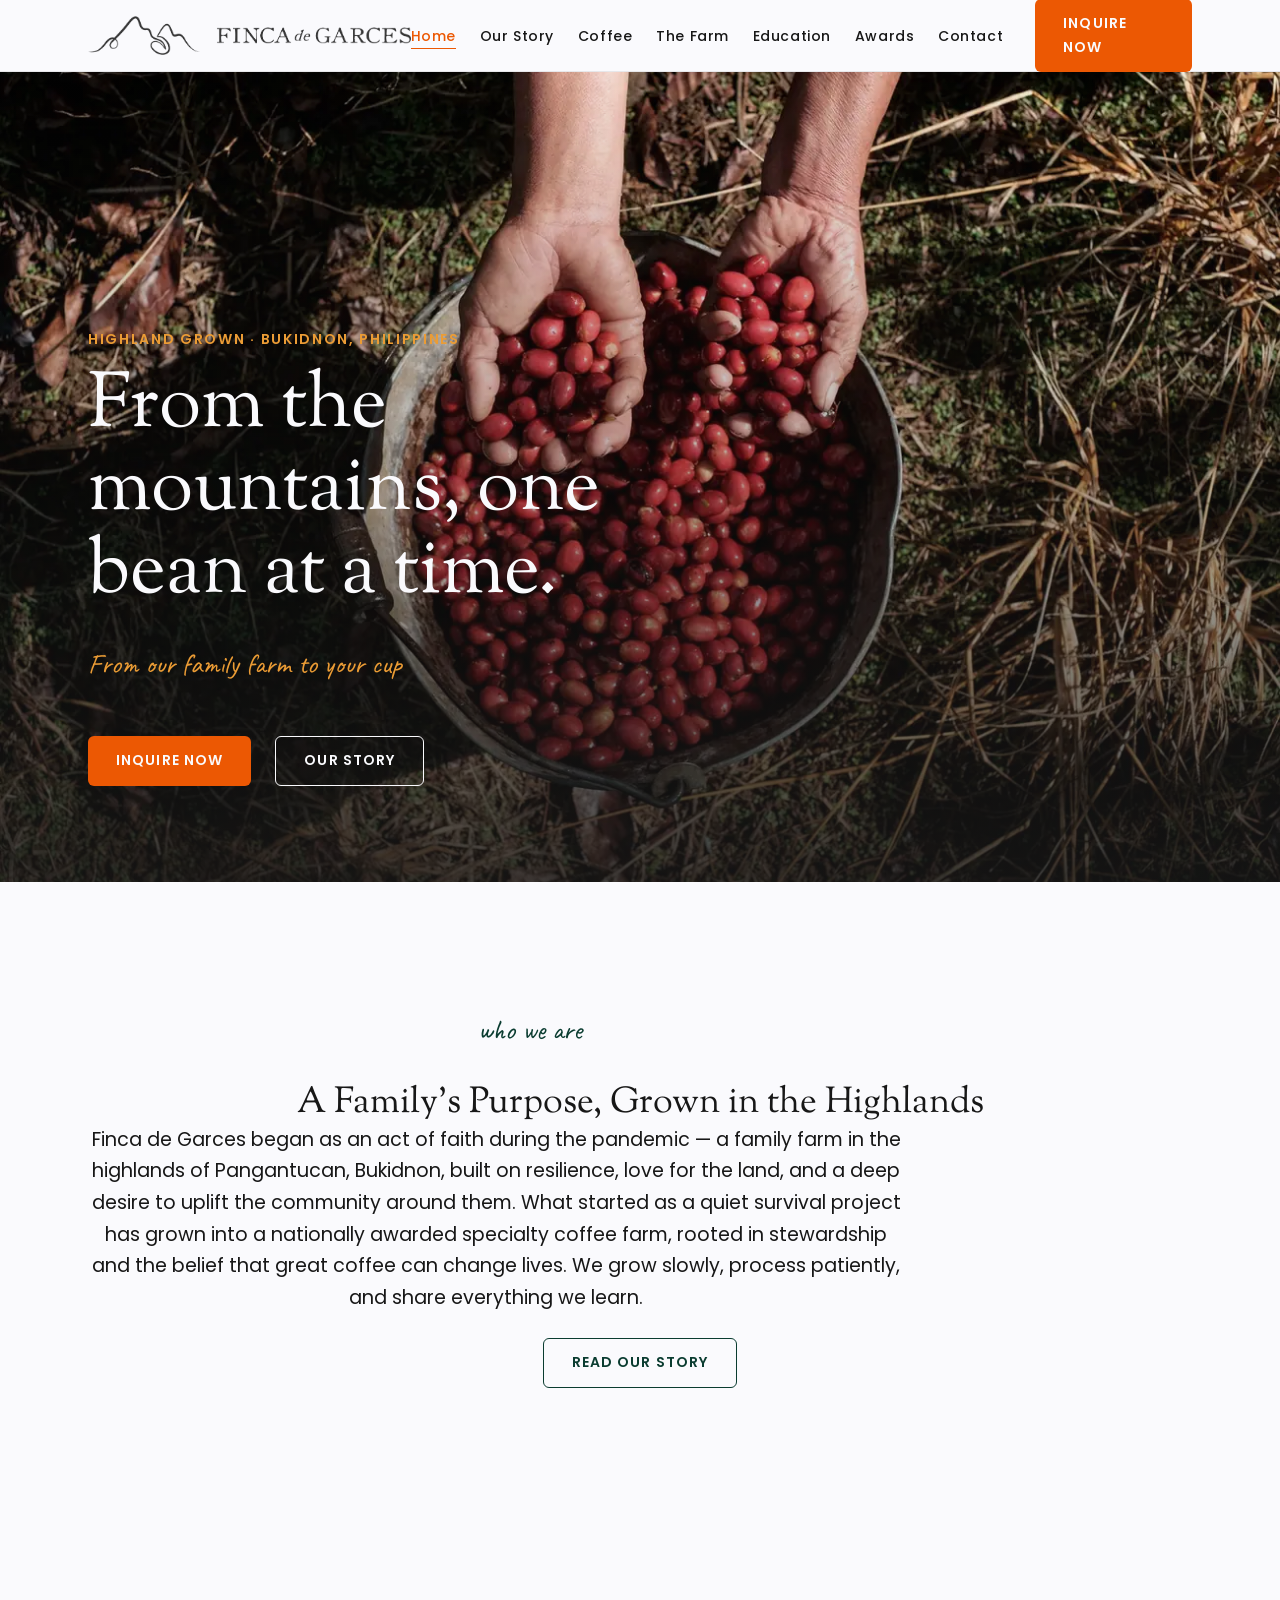
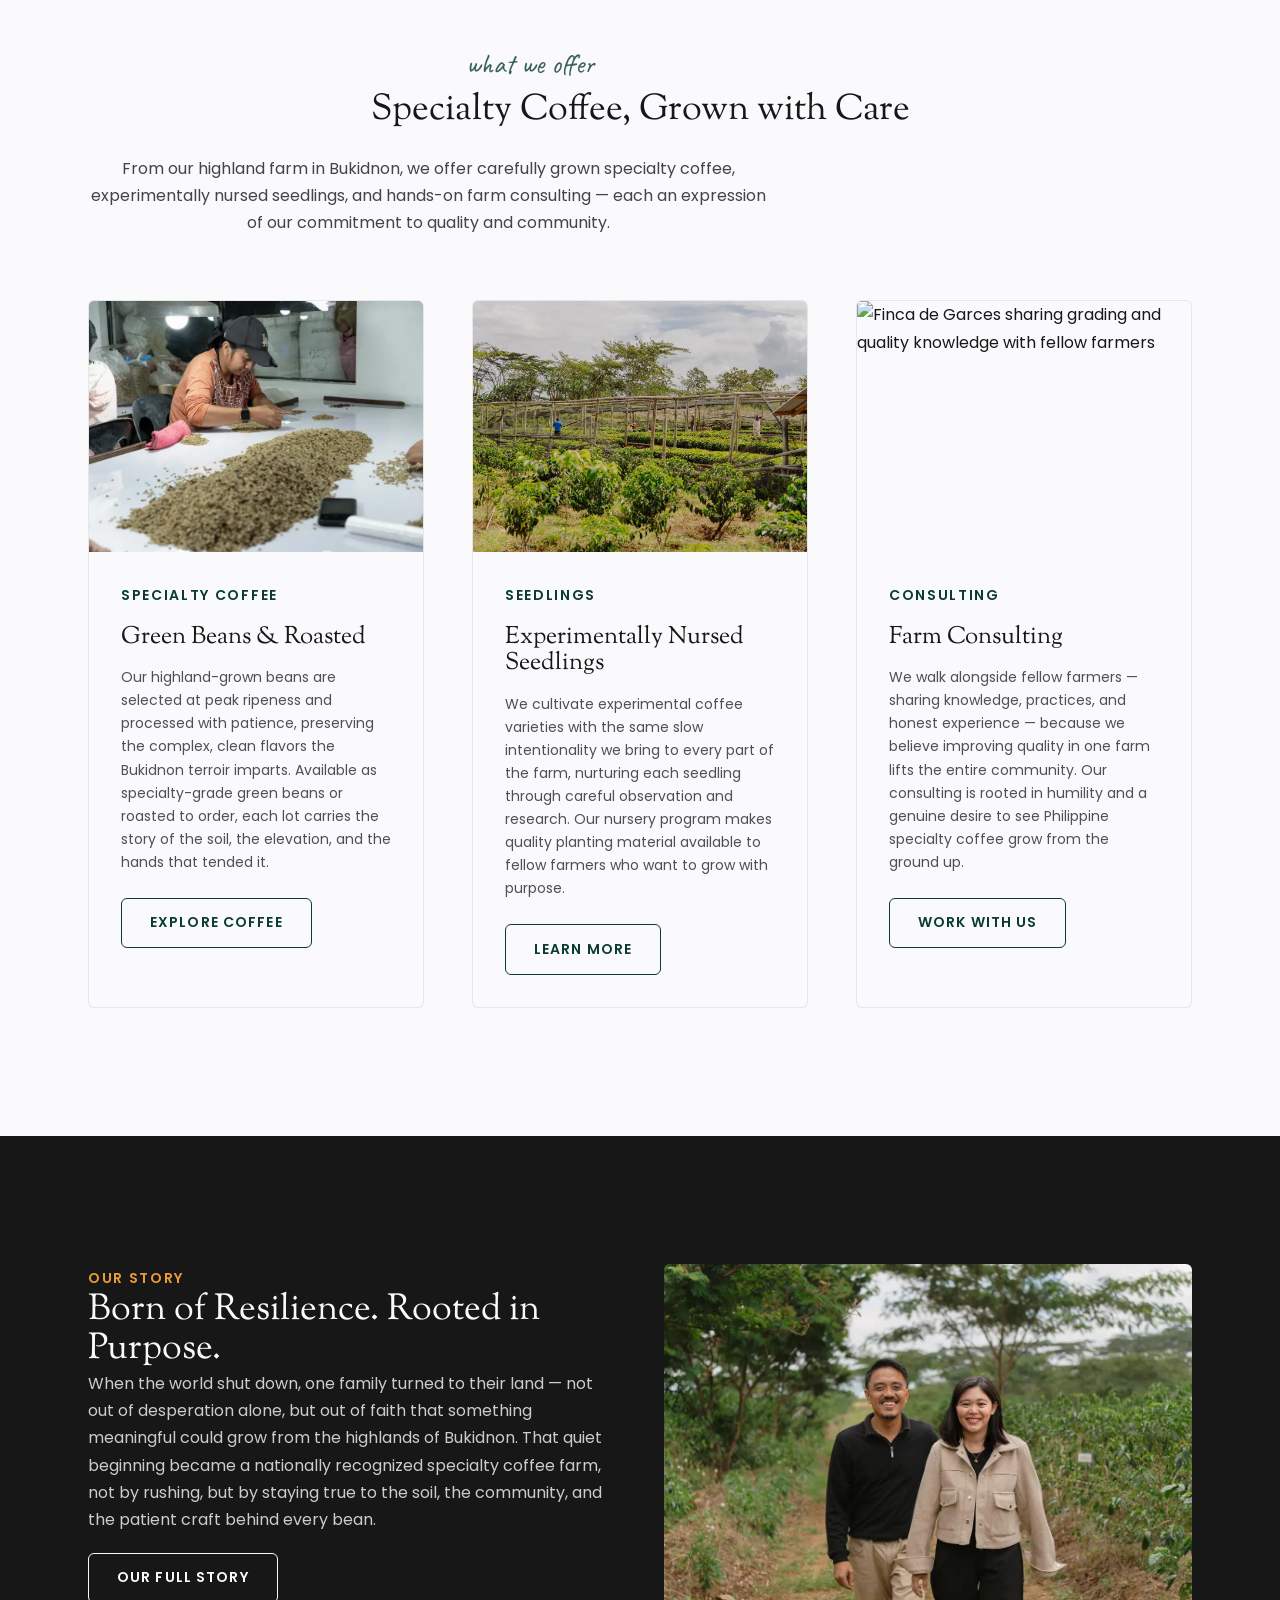
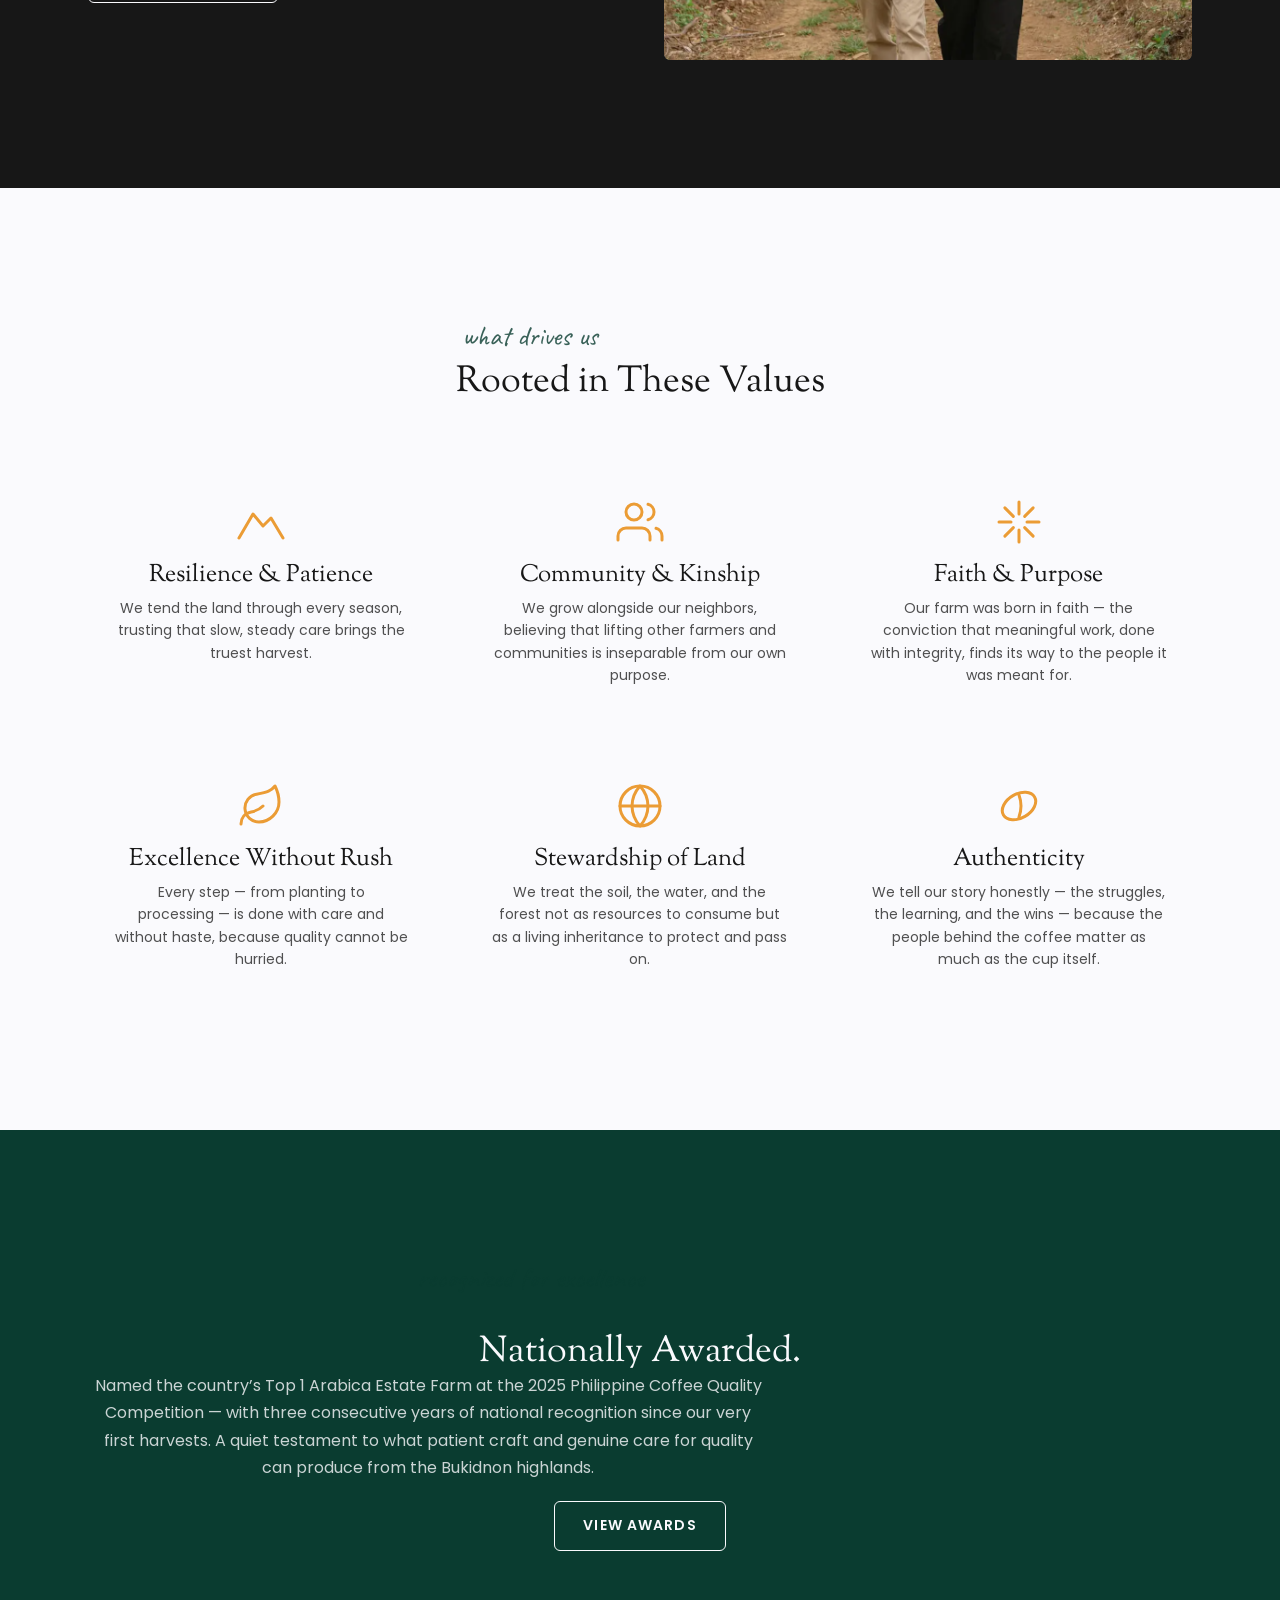
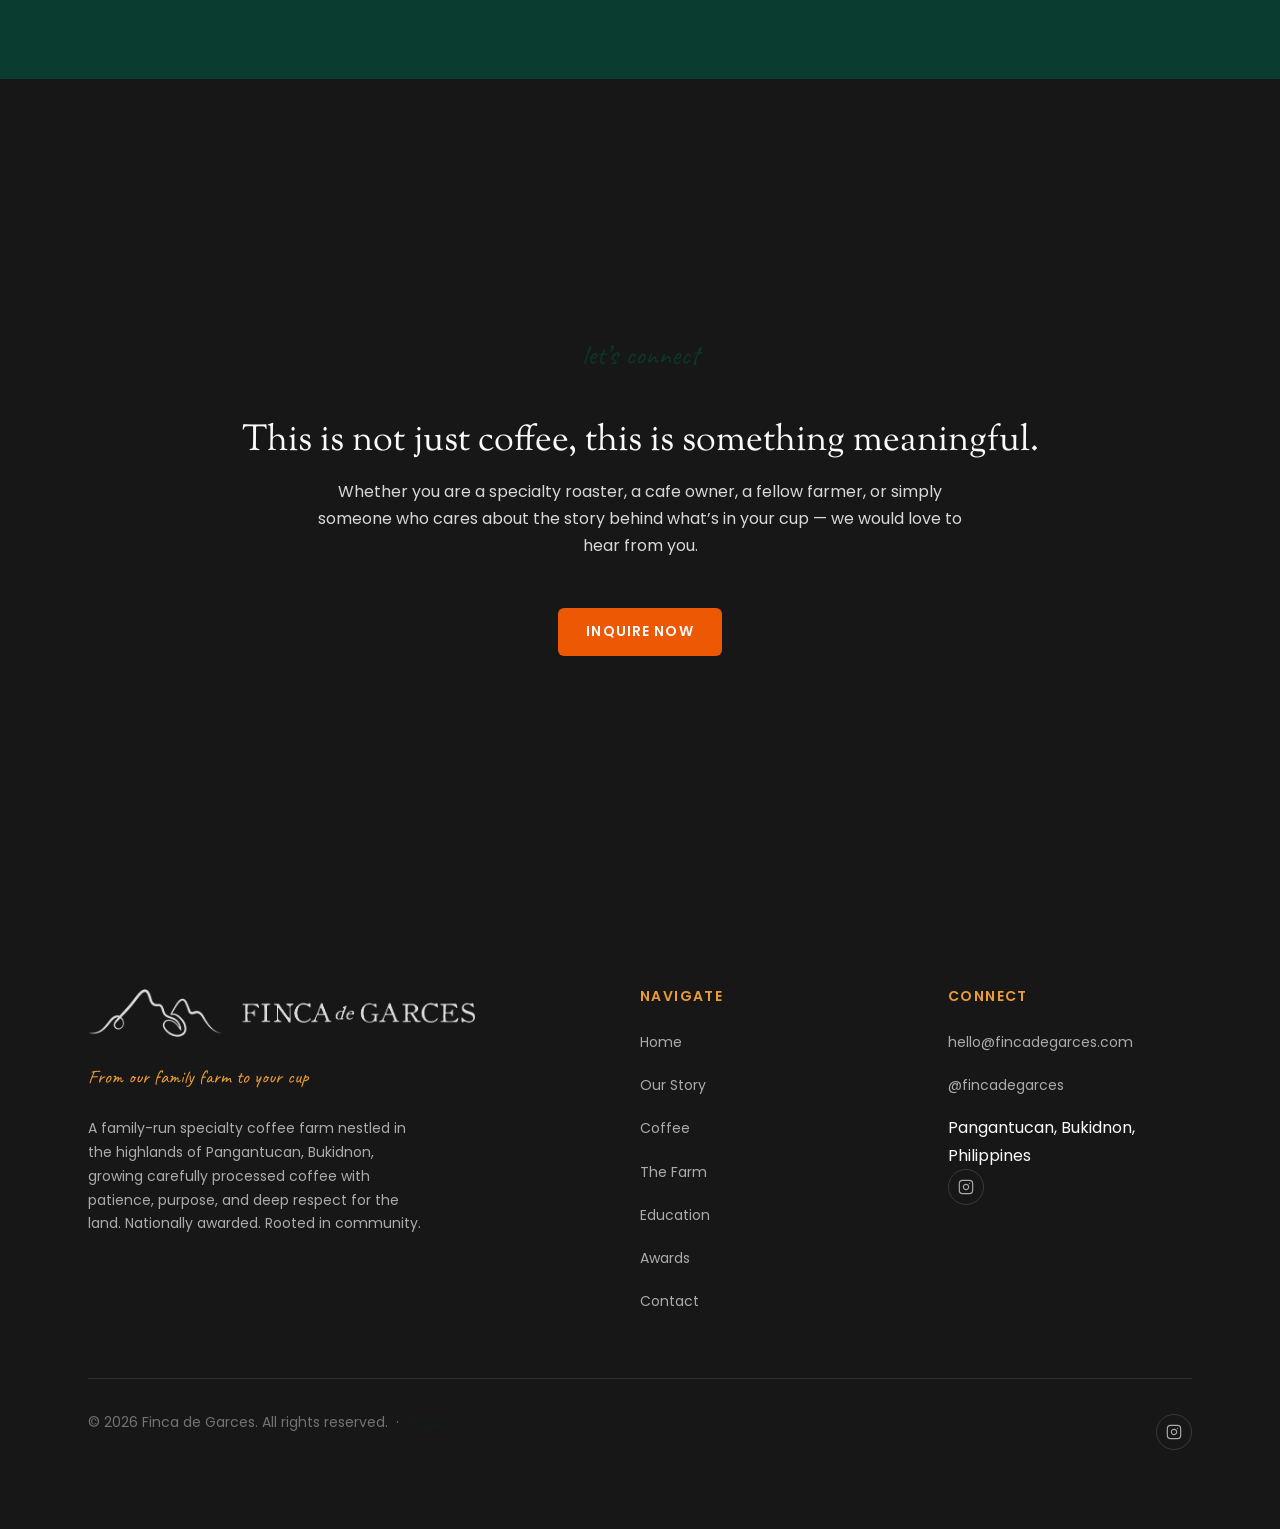
==== commit 0e08459c: "Fix nav/values spacing; swap consulting+education to proper photos Hamburger now ≤1240px (full nav w" ====
--- a/index.html
+++ b/index.html
@@ -206,8 +206,8 @@
           <article class="card reveal reveal--delay-2">
             <div class="card__media">
               <picture>
-                <source srcset="assets/img/farmer-training.webp" type="image/webp">
-                <img src="assets/img/farmer-training.jpg" alt="Farmer consultation session at Finca de Garces" width="1280" height="853" loading="lazy" decoding="async">
+                <source srcset="assets/img/farmers-grading.webp" type="image/webp">
+                <img src="assets/img/farmers-grading.jpg" alt="Finca de Garces sharing grading and quality knowledge with fellow farmers" width="1280" height="853" loading="lazy" decoding="async">
               </picture>
             </div>
             <div class="card__body">
--- a/css/styles.css
+++ b/css/styles.css
@@ -406,16 +406,21 @@
   object-position: left center;
 }
 
+/* Slightly smaller logo in the header so the full nav has room before the hamburger breakpoint */
+.site-header .site-logo img {
+  height: 40px;
+}
+
 .site-nav {
-  display: flex;
-  align-items: center;
-  gap: var(--space-6);
-}
-
-.site-nav__list {
   display: flex;
   align-items: center;
   gap: var(--space-5);
+}
+
+.site-nav__list {
+  display: flex;
+  align-items: center;
+  gap: var(--space-4);
 }
 
 .site-nav__link {
@@ -426,6 +431,7 @@
   color: var(--color-roast);
   position: relative;
   padding-block: 0.25em;
+  white-space: nowrap;
   transition: color var(--transition-base);
 }
 
@@ -478,7 +484,7 @@
   transform: translateY(-7px) rotate(-45deg);
 }
 
-@media (max-width: 900px) {
+@media (max-width: 1240px) {
   .nav-toggle {
     display: flex;
   }
@@ -715,8 +721,21 @@
 /* ── 12. VALUES STRIP ────────────────────────────────────────────────────── */
 .values-grid {
   display: grid;
-  grid-template-columns: repeat(auto-fit, minmax(min(200px, 100%), 1fr));
+  grid-template-columns: 1fr;
   gap: var(--space-5);
+}
+
+@media (min-width: 560px) {
+  .values-grid {
+    grid-template-columns: repeat(2, 1fr);
+  }
+}
+
+@media (min-width: 900px) {
+  /* 6 values in a balanced 3 + 3, never an orphaned 4 + 2 */
+  .values-grid {
+    grid-template-columns: repeat(3, 1fr);
+  }
 }
 
 .value-item {
